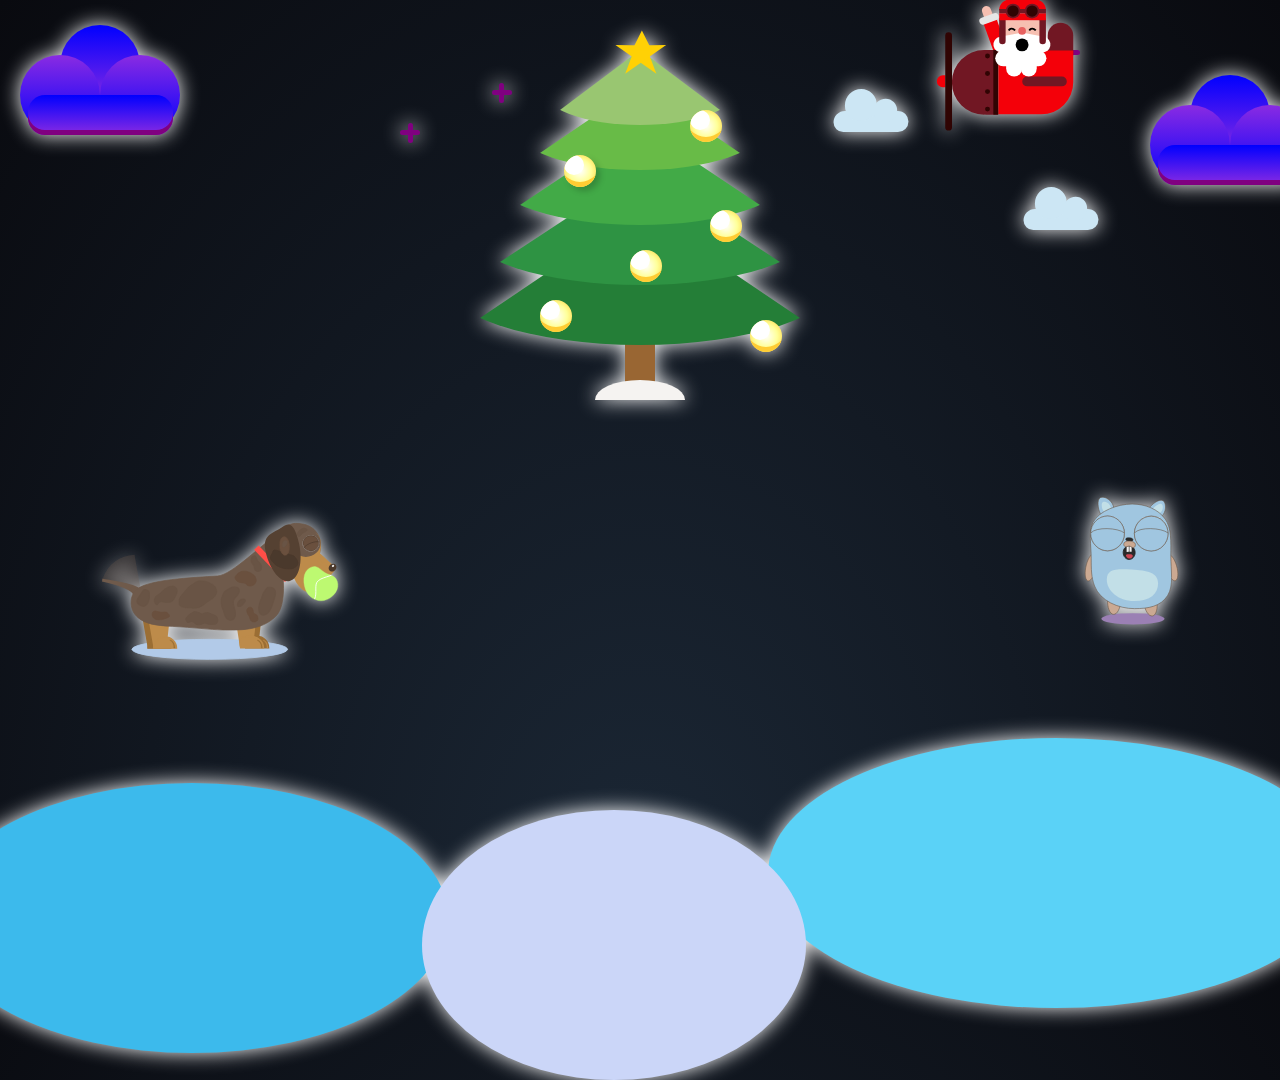
==== index.html @ 94afc92a "elka" ====
<!DOCTYPE html>
<html lang="en">
  <head>
    <meta charset="UTF-8" />
    <meta http-equiv="X-UA-Compatible" content="IE=edge" />
    <meta name="viewport" content="width=device-width, initial-scale=1.0" />
    <title>HAPPY NEW YEAR</title>
    <link rel="stylesheet" href="css/app.css" />
    <link rel="stylesheet" href="css/dog.css" />
    <link rel="stylesheet" href="css/clouds.css" />
    <link rel="stylesheet" href="css/gupher.css" />
    <link rel="stylesheet" href="css/snow.css" />
    <link rel="stylesheet" href="css/santa.css" />
    <link rel="stylesheet" href="css/rocket.css" />
    <link rel="stylesheet" href="css/count.css" />
    <link rel="stylesheet" href="css/toast.css" />
    <link rel="stylesheet" href="css/text.css" />
    <link rel="stylesheet" href="css/firework.css" />
    <link rel="stylesheet" href="css/game.css" />

  </head>
  <body>
    <div class="merry-xmas">
      <div class="star-container">
        <div class="star"></div>
      </div>
      <div class="xmas-tree">
        <div class="tree1"></div>
        <div class="tree2"></div>
        <div class="tree3"></div>
        <div class="tree4"></div>
        <div class="tree5"></div>
        <div class="trunk"></div>
        <div class="trunk-shadow"></div>
     
      </div>
      <div class="ornament-container1">
        <input type="checkbox" />
        <div class="ornament"></div>
      </div>
      <div class="ornament-container2">
        <input type="checkbox" />
        <div class="ornament"></div>
      </div>
      <div class="ornament-container3">
        <input type="checkbox" />
        <div class="ornament"></div>
      </div>
      <div class="ornament-container4">
        <input type="checkbox" />
        <div class="ornament"></div>
      </div>
      <div class="ornament-container5">
        <input type="checkbox" />
        <div class="ornament"></div>
      </div>
      <div class="ornament-container6">
        <input type="checkbox" />
        <div class="ornament"></div>
      </div>
      <div class="xmas-lights">
        <div class="light1"></div>
        <div class="light2"></div>
        <div class="light3"></div>
        <div class="light4"></div>
        <div class="light5"></div>
        <div class="light6"></div>
        <div class="light7"></div>
        <div class="light8"></div>
        <div class="light9"></div>
        <div class="light10"></div>
        <div class="light11"></div>
        <div class="light12"></div>
        <div class="light13"></div>
        <div class="light14"></div>
        <div class="light15"></div>
        <div class="light16"></div>
        <div class="light17"></div>
        <div class="light18"></div>
        <div class="light19"></div>
        <div class="light20"></div>
      </div>
    </div>

    <!-- //snow -->
    <div class="snow-1"></div>
    <div class="snow-2"></div>
    <div class="snow-3"></div>
    
    <div class="snowflakes" aria-hidden="true">
      <div class="snowflake">❅</div>
      <div class="snowflake">❅</div>
      <div class="snowflake">❆</div>
      <div class="snowflake">❄</div>
      <div class="snowflake">❅</div>
      <div class="snowflake">❆</div>
      <div class="snowflake">❄</div>
      <div class="snowflake">❅</div>
      <div class="snowflake">❆</div>
      <div class="snowflake">❄</div>
    </div>

    <!-- smoky text -->
    <div class="smoky">
      <span>H</span><span>A</span><span>P</span><span>P</span><span>Y</span
      ><span>&nbsp;</span><span>N</span><span>e</span><span>W</span
      ><span>&nbsp;</span><span>Y</span><span>E</span><span>A</span
      ><span>R</span><span>&nbsp;</span><span>!</span><span>!</span
      ><span>!</span><span>&nbsp;</span><span>&nbsp;</span><span>&nbsp;</span>
    </div>

    <!-- cloud -->
    <div class="cloud1">
      <div class="circle"></div>
      <div class="filler"></div>
    </div>
    <div class="cloud2">
      <div class="circle"></div>
      <div class="filler"></div>
    </div>

    <div class="star1"></div>
    <div class="star2"></div>
    <div class="star3"></div>

    <!-- dog -->
    <svg
      class="sausage-dog-animation"
      xmlns="http://www.w3.org/2000/svg"
      viewBox="-50 0 1200 1080"
    >
      <ellipse
        class="shadow"
        ry="45"
        rx="350"
        cy="816"
        cx="498"
        opacity="1"
        fill="#B2CAE8"
        fill-opacity="1"
        stroke="#B2CAE8"
        stroke-width="4"
      />
      <path
        class="tail-blur"
        fill="#6f5a4b"
        d="M 180.265,568.972 14.092,504.432 C 40.893351,428.54412 92.941075,394.6756 159.419,390.74 l 29.972,170.684 c 1.155,6.575 -2.931,9.954 -9.126,7.548 z"
        opacity=".296"
      />
      <path
        class="tail"
        fill="#6f5a4b"
        stroke="#6f5a4b"
        stroke-width="12"
        d="m 161.6285,568.63016 20.92664,-20.00034 C 151.50961,521.73829 14.092,504.432 14.092,504.432 c 0,0 128.8135,26.71916 147.5365,64.19816 z"
      />
      <g class="back-legs">
        <path
          fill="#9b6e34"
          d="M180.059 589.035h121.038l-23.651 219.517-58.432 2.217-38.955-221.734z"
        />
        <path
          fill="#9b6e34"
          stroke="#9b6e34"
          stroke-width="6"
          d="M270.996 760.244c-28.22 0-51.088 22.555-51.536 50.525h103.071c-.447-27.97-23.315-50.525-51.535-50.525z"
        />
        <path
          fill="#bd8b4a"
          d="M206.036 589.035h121.039l-23.651 219.517-58.433 2.217-38.955-221.734z"
        />
        <path
          fill="#bd8b4a"
          stroke="#bd8b4a"
          stroke-width="6"
          d="M296.973 760.244c-28.219 0-51.088 22.555-51.535 50.525h103.071c-.447-27.97-23.316-50.525-51.536-50.525z"
        />
        <path
          fill="#9b6e34"
          fill-opacity="1"
          stroke="#9b6e34"
          stroke-width="1"
          d="m 341.34945,810.26154 c -1.48174,-30.60183 -20.2921,-36.5324 -23.61393,-35.8329 -1.37117,0.0393 21.53672,10.53459 17.96335,35.34867 z"
        />
      </g>
      <g class="front-legs">
        <path
          class="leg"
          fill="#9b6e34"
          d="m 640.90169,580.10511 119.14374,21.32995 -61.96529,211.91363 -57.90822,-8.11489 z"
        />
        <path
          fill="#9b6e34"
          stroke="#9b6e34"
          stroke-width="6"
          d="m 711.354,758.244 c -28.22,0 -51.089,22.555 -51.536,50.525 h 103.071 c -0.447,-27.97 -23.316,-50.525 -51.535,-50.525 z"
        />
        <path
          fill="#bd8b4a"
          fill-opacity="1"
          stroke="#bd8b4a"
          stroke-width="1"
          d="m 760.35315,810.35988 c -1.48174,-30.60183 -20.2921,-36.5324 -23.61393,-35.8329 -1.37117,0.0393 21.53672,10.53459 17.96335,35.34867 z"
        />
        <path
          class="leg"
          fill="#bd8b4a"
          d="m 619.46642,579.5532 118.83259,23.00558 -64.94292,211.02015 -57.78921,-8.92963 z"
        />
        <path
          fill="#bd8b4a"
          stroke="#bd8b4a"
          stroke-width="6"
          d="m 688.228,758.24364 c -56.81455,-1.81204 -59.84071,0.90112 -51.535,50.525 h 103.071 c -0.447,-27.97 -23.33034,-49.62541 -51.536,-50.525 z"
        />
        <path
          fill="#9b6e34"
          fill-opacity="1"
          stroke="#9b6e34"
          stroke-width="1"
          d="m 734.97661,810.43045 c -1.48174,-30.60183 -20.2921,-36.5324 -23.61393,-35.8329 -1.37117,0.0393 21.53672,10.53459 17.96335,35.34867 z"
        />
      </g>
      <g class="lean">
        <g class="body">
          <path
            fill="#6f5a4b"
            stroke="#6f5a4b"
            stroke-width="3.25"
            d="M751.059 361.906c0-29.802 45.436-69.614 45.436-69.614s49.234-43.162 87.533-43.162c73.437 0 111.791 39.402 111.791 101.686 0 31.044-9.528 61.914-28.18 85.07-18.769 23.303-46.777 38.795-83.611 38.795-73.437 0-132.969-50.491-132.969-112.775z"
          />
          <path
            fill="#6f5a4b"
            stroke="#6f5a4b"
            stroke-width="3.25"
            d="M161.724 552.442c43.998-51.241 266.636-59.779 370.667-66.522 85.958-5.571 279.053-236.247 279.053-163.339 0 53.584 51.308 278.307-16.195 344.713-68.328 67.217-165.195 62.163-239.502 61.231-52.92-.663-131.793-11.253-226.832-15.838-77.24-3.727-120.165-11.768-152.525-38.198-41.065-33.54-39.869-92.695-14.666-122.047z"
          />
          <path
            fill="#695445"
            stroke="#695445"
            stroke-width="2.06"
            d="M412.368 528.039l22.614-14.883c5.4-3.554 14.781-6.181 20.954-5.866l13.681.698c6.173.314 15.487 2.785 20.804 5.518l20.246 10.406c5.317 2.733 11.558 9.379 13.94 14.844l2.905 6.668c2.382 5.465 2.362 14.665-.044 20.548l-1.537 3.759c-2.406 5.883-8.735 13.532-14.136 17.084l-10.784 7.093c-5.401 3.552-13.927 9.649-19.044 13.617l-11.314 8.774c-5.116 3.969-14.146 8.913-20.168 11.043l-2.382.842c-6.022 2.13-15.885 3.458-22.029 2.966l-7.054-.565c-6.145-.492-16.135-1.112-22.313-1.384l-6.765-.298c-6.178-.273-15.545-2.626-20.922-5.256l-.197-.096c-5.376-2.63-9.598-9.753-9.43-15.91l.316-11.56c.169-6.157 3.685-15.154 7.854-20.095l27.479-32.565c4.169-4.941 11.926-11.828 17.326-15.382z"
          />
          <path
            fill="#695445"
            stroke="#695445"
            stroke-width="5"
            d="M392.18 675.438l8.165-10.299c1.928-2.433 5.608-5.685 8.218-7.265l15.541-9.405c2.61-1.58 7.112-2.313 10.055-1.636l13.58 3.123c2.943.676 7.135 2.952 9.364 5.081l.26.249c2.229 2.13 6.286 2.86 9.063 1.631l4.337-1.919c2.776-1.229 7.431-2.671 10.398-3.221l2.133-.396c2.966-.55 7.647-.066 10.455 1.082l3.466 1.417c2.807 1.147 7.4 2.889 10.258 3.891l1.012.354c2.858 1.002 7.401 2.867 10.148 4.166l5.2 2.46c2.747 1.299 5.746 4.788 6.699 7.792l3.367 10.618c.953 3.003.26 7.492-1.548 10.025l-2.543 3.565c-1.808 2.533-5.672 5.067-8.631 5.66l-5.189 1.039c-2.96.592-7.792.868-10.795.615l-8.061-.678c-3.003-.252-7.719-1.371-10.534-2.498l-5.712-2.287c-2.815-1.127-7.323-.988-10.07.312l-5.201 2.46c-2.747 1.299-7.391 2.715-10.373 3.163l-5.106.767c-2.983.448-7.717-.001-10.574-1.002l-1.013-.355c-2.857-1.001-6.663-3.848-8.499-6.357l-.923-1.262c-1.837-2.509-5.753-4.827-8.747-5.177l-2.791-.326c-2.994-.35-7.652.409-10.405 1.695l-3.665 1.713c-2.753 1.286-6.27.145-7.855-2.547l-4.104-6.969c-1.586-2.692-1.308-6.847.62-9.279z"
          />
          <path
            fill="#695445"
            stroke="#695445"
            stroke-width="5"
            d="M559.503 565.641l-6.595 16.23c-1.842 4.533-3.19 12.298-3.012 17.344l.375 10.576c.179 5.045 1.874 13.072 3.787 17.928l3.273 8.314c1.913 4.856 4.607 12.825 6.018 17.799l2.271 8.005c1.411 4.973 5.602 12.104 9.361 15.927l.137.14c3.759 3.823 10.993 6.882 16.159 6.833l1.542-.015c5.166-.049 11.579-3.345 14.325-7.361l1.801-2.633c2.746-4.016 4.7-11.368 4.364-16.42l-.529-7.952c-.336-5.053-1.859-13.16-3.402-18.108l-2.384-7.645c-1.543-4.948-2.962-13.051-3.17-18.098l-.145-3.513c-.208-5.047 2.286-12.052 5.569-15.646l6.804-7.445c3.283-3.594 7.962-9.9 10.45-14.085l1.031-1.735c2.488-4.185 3.56-11.641 2.394-16.653l-.216-.927c-1.166-5.012-6.322-9.396-11.516-9.793l-10.284-.786c-5.194-.397-12.79 1.392-16.967 3.995l-20.542 12.802c-4.177 2.604-9.056 8.389-10.899 12.922z"
          />
          <path
            fill="#695445"
            stroke="#695445"
            stroke-width="5"
            d="M642.333 590.4l-3.736 1.374c-3.152 1.16-7.235 4.448-9.12 7.344l-3.019 4.638c-1.885 2.896-3.749 8.067-4.163 11.55l-.015.127c-.415 3.483 1.926 6.728 5.228 7.248l3.191.503c3.302.521 7.946-1.01 10.374-3.42l4.843-4.808c2.427-2.41 5.87-6.749 7.689-9.691l3.257-5.267c1.82-2.943.874-6.601-2.112-8.17l-1.304-.686c-2.987-1.569-7.962-1.902-11.113-.742z"
          />
          <path
            fill="#695445"
            stroke="#695445"
            stroke-width="5"
            d="M735.821 570.473l-2.761 9.352c-1.12 3.793-3.295 9.799-4.859 13.415l-1.912 4.422c-1.563 3.615-3.549 9.676-4.436 13.537l-2.091 9.107c-.887 3.861-1.31 10.195-.946 14.149l.954 10.364c.364 3.953 3.168 9.004 6.264 11.282l3.938 2.898c3.095 2.278 8.576 3.343 12.242 2.38l4.903-1.289c3.666-.963 8.744-4.081 11.343-6.965l4.222-4.685c2.599-2.883 6.122-8.075 7.87-11.596l2.76-5.56c1.747-3.521 4.176-9.415 5.424-13.164l3.042-9.135 4.653-14.673a414.246 414.246 0 004.043-13.737l2.3-8.463c1.038-3.819 1.376-10.09.755-14.008l-.023-.144c-.621-3.917-3.056-9.592-5.439-12.675l-1.217-1.575c-2.383-3.083-7.372-5.776-11.144-6.016l-11.336-.723c-3.771-.24-8.689 2.123-10.985 5.278l-11.38 15.644c-2.295 3.155-5.064 8.787-6.184 12.58z"
          />
          <path
            fill="#695445"
            stroke="#695445"
            stroke-width="5"
            d="M697.133 395.726l-4.154 1.378c-2.827.939-5.779 4.129-6.593 7.125l-1.595 5.868c-.814 2.997-.675 7.808.312 10.746l.971 2.893c.987 2.939 3.565 7.02 5.759 9.117l.387.37c2.194 2.096 4.591 6.236 5.355 9.247l.264 1.039a288.186 288.186 0 012.507 10.969l.023.111c.621 3.047 3.274 6.647 5.926 8.041l2.516 1.322c2.652 1.394 7.033 1.585 9.785.428l5.18-2.178c2.753-1.157 5.396-4.584 5.904-7.655l1.19-7.193c.508-3.07-.364-7.695-1.947-10.329l-3.356-5.586c-1.583-2.635-4.712-6.388-6.99-8.383l-.841-.737c-2.278-1.995-5.147-5.898-6.409-8.717l-3.774-8.429-2.901-6.099c-1.326-2.788-4.692-4.287-7.519-3.348z"
          />
          <path
            fill="#6a503e"
            stroke="#6a503e"
            stroke-width="3.25"
            d="M664.861 644.439l1.313 5.522c.683 2.872 2.629 7.103 4.346 9.449l1.356 1.853c1.717 2.346 3.796 6.537 4.645 9.36l1.473 4.904c.848 2.823 2.802 7.108 4.364 9.571l.402.634c1.562 2.463 5.043 5.042 7.776 5.76l2.224.584c2.732.718 7.126.585 9.814-.298l2.384-.783c2.688-.883 6.21-3.54 7.867-5.934l.06-.088c1.657-2.394 2.471-6.669 1.818-9.549l-1.424-6.29c-.653-2.88-3.028-6.626-5.306-8.368l-.083-.063c-2.278-1.741-6.306-3.859-8.998-4.729l-.098-.032c-2.692-.871-5.008-3.972-5.174-6.928l-.158-2.832c-.165-2.955-1.169-7.57-2.241-10.307l-1.419-3.622c-1.072-2.737-4.224-4.956-7.041-4.956h-6.464c-2.816 0-6.365 1.996-7.928 4.46l-1.916 3.022c-1.563 2.463-2.275 6.788-1.592 9.66z"
          />
          <path
            fill="#6a503e"
            stroke="#6a503e"
            stroke-width="3.25"
            d="M613.467 486.952l7.154-8.311c1.998-2.322 5.741-5.413 8.36-6.904l8.694-4.95c2.619-1.491 7.156-2.7 10.135-2.7h8.149c2.978 0 7.667.854 10.472 1.907l11.049 4.148c2.805 1.053 7.038 3.39 9.456 5.219l10.181 7.706c2.417 1.829 5.195 5.7 6.204 8.646l3.163 9.236c1.009 2.946.788 7.625-.492 10.452l-2.937 6.483c-1.28 2.826-4.478 6.253-7.142 7.653l-7.016 3.687c-2.664 1.4-7.216 2.192-10.167 1.769l-5.975-.856c-2.952-.423-6.793-2.796-8.58-5.301l-.345-.484c-1.787-2.504-5.598-5.058-8.513-5.703l-3.836-.848c-2.914-.645-7.667-1.527-10.616-1.97l-5.228-.785c-2.948-.443-7.472-1.989-10.105-3.454l-3.343-1.861c-2.632-1.464-5.846-4.922-7.178-7.723l-2.75-5.781c-1.332-2.801-.792-6.953 1.206-9.275z"
          />
          <path
            fill="#695445"
            stroke="#695445"
            stroke-width="5"
            d="M170.831 603.353l.036.168c.963 4.585 5.343 9.913 9.784 11.901l12.456 5.577c4.441 1.988 11.079 1.153 14.827-1.865l4.872-3.923c3.748-3.018 7.772-9.137 8.988-13.666l3.124-11.635c1.216-4.53 1.894-11.981 1.514-16.643l-1-12.27c-.38-4.662-4.47-9.615-9.135-11.063l-5.416-1.681c-4.666-1.448-10.599.567-13.253 4.5l-23.735 35.178c-2.654 3.933-4.024 10.838-3.062 15.422z"
          />
          <path
            fill="#6a503e"
            stroke="#6a503e"
            stroke-width="3.25"
            d="M241.079 650.195l-.098.182c-2.672 4.972-2.692 13.043-.044 18.026l1.093 2.057c2.648 4.983 9.433 10.007 15.156 11.221l.725.153c5.722 1.214 15.037 1.391 20.805.395l2.519-.435c5.769-.995 14.813-3.586 20.201-5.786l10.199-4.164c5.388-2.201 6.741-7.484 3.021-11.802l-4.975-5.775c-3.719-4.318-11.378-6.853-17.106-5.663l-1.416.294c-5.727 1.189-14.926.866-20.546-.723l-14.52-4.105c-5.62-1.589-12.342 1.154-15.014 6.125z"
          />
          <path
            fill="#695445"
            stroke="#695445"
            stroke-width="2.06"
            d="M285.533 601.722l2.531.752c6.313 1.873 16.766 2.894 23.347 2.279l6.145-.573c6.58-.615 14.577-5.546 17.861-11.015l4.963-8.266c3.283-5.47 7.431-14.811 9.264-20.865l.956-3.156c1.833-6.054.418-15.257-3.16-20.555l-.131-.194c-3.579-5.299-11.835-9.374-18.442-9.102l-.497.02c-6.606.272-16.544 3.142-22.196 6.412l-2.648 1.531c-5.652 3.269-13.729 9.793-18.04 14.57l-.678.751c-4.311 4.778-12.358 11.347-17.974 14.673l-5.244 3.106c-5.616 3.326-11.168 11.041-12.401 17.231l-.352 1.765c-1.233 6.191.669 15.504 4.248 20.802l.131.194c3.578 5.299 9.196 5.191 12.548-.241l2.269-3.676c3.351-5.432 11.186-8.316 17.5-6.443z"
          />
          <path
            fill="#ff4e47"
            stroke="#ff4e47"
            stroke-width="28"
            d="M 707.78417,358.59878 846.34934,503.2334"
          />
        </g>
        <g class="head">
          <path
            fill="#bd8b4a"
            d="M911.034 474.462l58.711 25.635c3.998 1.746 10.859 2.947 15.323 2.683l8.328-.493c4.465-.264 10.914-2.315 14.884-4.112l7.47-3.676c3.97-1.797 10.92-4.795 14.4-7.235l14.84-10.392c3.48-2.441 8.1-7.154 10.33-10.528l7.47-11.338c2.22-3.374 3.57-6.514 3.01-7.015 0 0-89.032-79.584-89.326-80.524"
          />
          <path
            fill="#bd8b4a"
            d="M913.883 547.305C869.89 505.578 853.078 442.761 876.334 407c23.255-35.762 77.772-30.925 121.766 10.802 43.99 41.727 62.76 40.306 62.76 40.306-23.26 35.762-102.983 130.924-146.977 89.197z"
          />
          <path
            fill="#bd8b4a"
            d="m 878.57469,361.46519 c -3.549,8.006 18.32731,62.81481 18.32731,62.81481 0,0 -5.576,45.517 7.976,50.611 1.64,0.617 9.306,-0.397 19.932,-4.902 30.681,-13.007 85.9,-42.08 90.94,-42.892 3.24,-0.523 -36.398,-6.798 -33.634,-8.579 11.678,-7.525 16.195,-66.177 16.195,-66.177 0,0 0.84,-18.025 -3.737,-33.088 -3.332,-10.962 -11.307,-21.389 -20.966,-26.835 -4.181,-2.358 -8.527,-2.554 -13.033,-3.118 -9.386,-1.176 -17.697,-0.873 -26.857,2.227 -20.387,6.897 -64.15231,47.92519 -55.14331,69.93819"
          />
          <g class="eye">
            <ellipse
              ry="58.79958"
              rx="63.385227"
              cy="337.63333"
              cx="930.31775"
              opacity="1"
              fill="#6f5a4b"
              fill-opacity="1"
              stroke="#6f5a4b"
              stroke-width="7"
            />
            <path
              fill="#fff"
              stroke="#fff"
              stroke-width="3.25"
              d="M917.372 339.256c0-19.15 15.843-34.674 35.388-34.674 19.544 0 35.388 15.524 35.388 34.674 0 19.149-15.844 34.673-35.388 34.673-12.483 0-23.457-6.332-29.757-15.898a34.015 34.015 0 01-5.631-18.775z"
            />
            <path
              fill="#262626"
              stroke="#262626"
              d="M953.463 334.106c0-8.041 6.456-14.56 14.421-14.56 7.965 0 14.421 6.519 14.421 14.56s-6.456 14.559-14.421 14.559c-7.965 0-14.421-6.518-14.421-14.559z"
            />
            <path
              fill="#fff"
              stroke="#fff"
              stroke-width="5"
              d="M972.119 327.418c0-.661.711-1.197 1.589-1.197.877 0 1.589.536 1.589 1.197s-.712 1.197-1.589 1.197c-.878 0-1.589-.536-1.589-1.197z"
            />
            <g
              class="closed-eye"
              fill="#6a503e"
              stroke="#4a392c"
              stroke-width="3"
            >
              <path
                d="M917.003 339.068c0-19.357 16.007-35.048 35.754-35.048 19.746 0 35.753 15.691 35.753 35.048 0 19.356-16.007 35.048-35.753 35.048-12.612 0-23.699-6.401-30.064-16.07a34.386 34.386 0 01-5.69-18.978z"
              />
              <path
                d="M923.322 358.879c.132-4.19 10.549-11.275 13.553-13.265 11.34-7.511 24.072-11.238 37.223-13.485 4.288-.732 8.655-.216 12.924-.697"
              />
            </g>
          </g>
          <g class="nose">
            <path
              fill="#4a392c"
              d="M1035.88 441.045c5.38-8.889 16.28-12.745 24.36-8.614 8.08 4.131 10.27 14.686 4.89 23.574-5.38 8.889-16.29 12.746-24.37 8.615-8.07-4.131-10.26-14.686-4.88-23.575z"
            />
            <path
              fill="#fff"
              stroke="#fff"
              stroke-width="1.74"
              d="M1051.34 441.56c.03 2.329 2.27-.018 2.64-1.768.18-.862-1.8 2-.93 2.516 1.16.684 2.36-2.411 1.42-3.282-2.95-2.722-2.72 7.429-1.07 3.998 1.03-2.155-5.45 3.379-3.62-2.029 2.85-8.382 9.1 2.281 2.45 3.226-4.55.645-3.63-8.619 2.7-6.739 4.48 1.33-.01 5.966-3.4 5.448-5.35-.818.82-8.238 3.9-4.094"
              opacity=".965"
            />
          </g>
          <g>
            <path
              class="ball"
              fill="#bdf971"
              stroke="#bdf971"
              d="m 930.80242,477.19065 c -13.05851,3.00801 -24.77881,15.97694 -26.81485,30.67673 -2.03603,14.69979 5.61282,31.12503 15.54844,43.47271 9.93563,12.34768 22.15522,20.61485 36.12779,24.29677 13.97258,3.68192 29.69644,2.77869 42.91157,-2.81649 13.21513,-5.59518 23.92113,-15.88139 30.65943,-28.14324 6.7383,-12.26185 9.5079,-26.49697 5.7369,-38.5172 -3.771,-12.02022 -14.0825,-21.82316 -25.5603,-24.46605 -11.47786,-2.6429 -24.12011,1.87601 -37.63861,0.6591 -13.5185,-1.21691 -27.91187,-8.17033 -40.97037,-5.16233 z"
            />
            <clipPath id="ballClip">
              <path
                class="ball"
                fill="#bdf971"
                stroke="#bdf971"
                d="m 930.80242,477.19065 c -13.05851,3.00801 -24.77881,15.97694 -26.81485,30.67673 -2.03603,14.69979 5.61282,31.12503 15.54844,43.47271 9.93563,12.34768 22.15522,20.61485 36.12779,24.29677 13.97258,3.68192 29.69644,2.77869 42.91157,-2.81649 13.21513,-5.59518 23.92113,-15.88139 30.65943,-28.14324 6.7383,-12.26185 9.5079,-26.49697 5.7369,-38.5172 -3.771,-12.02022 -14.0825,-21.82316 -25.5603,-24.46605 -11.47786,-2.6429 -24.12011,1.87601 -37.63861,0.6591 -13.5185,-1.21691 -27.91187,-8.17033 -40.97037,-5.16233 z"
              />
            </clipPath>
            <path
              class="ball-decoration"
              clip-path="url(#ballClip)"
              fill="none"
              stroke="#fff"
              stroke-width="4"
              d="m 963.39546,597.71943 c 21.49913,-19.30313 4.80913,-64.80408 16.71919,-83.46282 16.19467,-25.37116 67.93925,-22.92156 89.43095,-47.68524"
            />
            <g class="ball-sound">
              <path
                fill="none"
                stroke="#B5D8E8"
                stroke-width="4"
                d="m 1096.3827,564.72204 c 11.3886,12.59779 6.8073,-1.45406 10.931,-3.9212 1.9116,-1.14344 5.2815,9.1526 9.7911,16.39495 0.2794,0.44804 0.3148,-1.06074 0.4718,-1.59122 0.9548,-3.21847 1.6781,-12.7846 4.2464,-14.32081 2.4235,-1.4498 4.5316,8.986 8.6637,9.21558 5.7286,0.31843 3.6488,-6.24515 5.8457,-8.73267 1.4614,-1.65478 3.9233,1.78478 6.0289,1.62906 4.8167,-0.35637 4.1527,-6.99656 8.0084,0.44507"
              />
              <path
                fill="none"
                stroke="#B5D8E8"
                stroke-width="4"
                d="m 1070.9116,599.79298 c -2.9954,2.45576 -9.6186,6.11285 -7.2109,10.56543 0.5391,0.99715 13.1337,-2.24375 13.7587,-2.44022 0.5954,-0.18689 1.7073,-1.42002 1.6666,-0.90122 -0.083,1.06689 -3.3427,7.9055 -1.5136,9.15131 2.703,1.84098 10.413,-0.47946 10.1532,2.84261 -0.344,4.40226 -7.7885,9.49729 -5.8163,13.14464 1.3149,2.43155 6.6186,0.47256 9.456,1.55305 4.0577,1.54512 -3.7339,7.61167 2.5171,8.63834"
              />
            </g>
          </g>
          <path
            fill="#695445"
            stroke="#695445"
            stroke-width="3.25"
            d="M894.558 290.191l5.447-7.287c.796-1.066 2.311-2.539 3.384-3.291l5.204-3.647c1.073-.751 2.934-1.708 4.157-2.137l6.932-2.428c1.223-.429 3.224-.493 4.47-.144l6.85 1.92c1.246.349 2.667 1.642 3.175 2.888l.433 1.062c.508 1.245.24 3.089-.599 4.118l-1.506 1.847c-.839 1.029-2.454 2.354-3.608 2.961l-8.515 4.475-3.971 2.087c-1.154.606-2.741 1.956-3.547 3.014l-4.601 6.045-3.025 3.71c-.839 1.029-2.558 1.984-3.839 2.134l-2.176.254c-1.282.15-3.06-.506-3.971-1.464l-.486-.51c-.912-.959-2.018-2.764-2.47-4.033l-.633-1.774c-.453-1.269-.408-3.307.1-4.553l.433-1.062c.508-1.246 1.565-3.119 2.362-4.185z"
          />
          <g class="ear">
            <path
              fill="#554132"
              d="M899.667 340.093c-18.458-82.741-41.446-100.776-75.085-74.525-35.063 27.363-93.432 28.614-74.975 111.355 18.457 82.741 67.012 141.572 108.449 131.401 41.438-10.17 60.068-85.49 41.611-168.231z"
            />
            <path
              fill="#4a392c"
              stroke="#4a392c"
              stroke-width="3.55"
              d="M771.398 397.916l-.417 2.678c-.344 2.211.02 5.69.813 7.77l.614 1.609c.793 2.08 2.61 5.099 4.059 6.743l1.036 1.176a113.619 113.619 0 005.474 5.712l3.036 2.913c1.575 1.511 3.888 4.189 5.167 5.981l.047.066c1.279 1.793 3.799 4.178 5.63 5.327l1.699 1.067c1.83 1.149 4.911 2.774 6.881 3.629l6.158 2.674 6.859 2.695c1.997.784 5.282 1.902 7.338 2.497l3.679 1.064c2.056.595 5.445 1.213 7.571 1.38l6.965.549 9.208.371c2.13.086 5.581.038 7.709-.108l2.904-.199c2.128-.145 5.485-.858 7.499-1.592l3.653-1.331c2.014-.734 5.05-2.389 6.781-3.697l5.562-4.202c1.731-1.308 3.794-4.047 4.608-6.118l1.07-2.723c.814-2.071 1.239-5.549.949-7.769l-.289-2.215c-.29-2.22-1.202-5.691-2.037-7.753l-.359-.885c-.835-2.062-2.629-5.119-4.008-6.829l-3.889-4.823-3.114-4.076c-1.335-1.747-4.006-3.877-5.966-4.758l-1.023-.46c-1.96-.881-5.239-1.978-7.323-2.451l-4.892-1.109-4.17-1.093a107.68 107.68 0 01-7.401-2.285l-3.915-1.398a183.715 183.715 0 01-7.245-2.794l-5.752-2.388c-1.983-.823-5.273-1.906-7.348-2.418l-2.754-.681a176.174 176.174 0 01-7.466-2.057l-10.622-3.234-5.07-1.592c-2.043-.642-5.417-1.359-7.536-1.602l-1.639-.188c-2.119-.243-4.799 1.069-5.986 2.931l-.779 1.223c-1.187 1.861-2.653 5.108-3.275 7.251l-.912 3.142c-.622 2.143-2.333 5.18-3.822 6.784l-.64.688c-1.489 1.604-2.976 4.696-3.32 6.908z"
            />
            <path
              fill="#6a503e"
              stroke="#6a503e"
              stroke-width="3.25"
              d="M818.613 319.578l-3.003 6.664c-.639 1.418-1.214 3.839-1.284 5.407l-.428 9.507-.135 10.621.142 9.336c.024 1.569.501 4.019 1.066 5.472l2.902 7.46c.565 1.453 1.687 3.695 2.506 5.007l2.82 4.52c.819 1.312 2.465 3.12 3.676 4.038l3.88 2.939c1.211.918 3.402 1.601 4.893 1.525l3.803-.193c1.491-.076 3.62-.964 4.755-1.984l4.39-3.945c1.135-1.02 2.43-3.056 2.892-4.549l1.583-5.112c.462-1.493 1.038-3.957 1.287-5.505l1.136-7.078c.248-1.548.456-4.075.464-5.644l.045-8.997c.008-1.569-.242-4.085-.558-5.619l-1.903-9.229c-.316-1.534-1.056-3.944-1.652-5.383l-2.468-5.954c-.596-1.439-1.866-3.573-2.836-4.766l-3.753-4.614c-.97-1.193-2.94-2.43-4.399-2.762l-3.66-.833c-1.459-.332-3.767-.131-5.154.449l-3.538 1.479c-1.387.58-3.354 1.964-4.393 3.092l-.038.041c-1.039 1.127-2.399 3.191-3.038 4.61z"
            />
            <path
              fill="#695445"
              stroke="#695445"
              stroke-width="2.06"
              d="M828.818 330.254l-.037.064c-1.036 1.741-2.292 4.758-2.806 6.739l-.411 1.584c-.514 1.981-1.088 5.243-1.282 7.286l-.054.563c-.194 2.043.417 5.154 1.366 6.949l.352.666c.948 1.795 3.275 2.952 5.197 2.584l1.372-.262c1.922-.367 4.493-1.943 5.744-3.521l3.045-3.841c1.251-1.578 2.908-4.378 3.701-6.254l.157-.37c.793-1.877 1.747-5.03 2.13-7.043l.127-.671c.384-2.013-.603-4.6-2.203-5.777l-1.779-1.309c-1.601-1.178-4.463-1.879-6.394-1.567l-2.854.462c-1.931.312-4.335 1.977-5.371 3.718z"
            />
          </g>
        </g>
      </g>
    </svg>

    <!-- gopher -->
    <svg
      class="gopher"
      viewBox="0 -150 1200 1700"
      fill="none"
      xmlns="http://www.w3.org/2000/svg"
    >
      <ellipse
        class="shadow"
        cx="626"
        cy="1460"
        rx="280"
        ry="50"
        fill="#9B80B4"
      />
      <g class="gopher-animation">
        <path
          fill-rule="evenodd"
          clip-rule="evenodd"
          d="M336.843 527.661C315.681 486.87 305.448 404.203 336.843 387.475C368.239 370.747 422.722 400.089 443.884 440.879C465.047 481.669 464.797 523.3 433.402 540.028C402.007 556.756 358.006 568.451 336.843 527.661Z"
          fill="#A0C6E0"
          stroke="#675243"
          stroke-width="5"
        />
        <path
          fill-rule="evenodd"
          clip-rule="evenodd"
          d="M360.931 498.7C348.903 477.633 343.087 434.936 360.931 426.296C378.774 417.657 409.739 432.811 421.767 453.879C433.795 474.946 433.653 496.448 415.809 505.087C397.966 513.727 372.958 519.768 360.931 498.7Z"
          fill="#C2DFE7"
        />
        <path
          fill-rule="evenodd"
          clip-rule="evenodd"
          d="M769.62 479.414C795.431 441.472 862.912 393.883 892.115 414.285C921.318 434.688 920.991 497.214 895.18 535.156C869.369 573.098 832.877 592.215 803.674 571.812C774.471 551.409 743.809 517.356 769.62 479.414Z"
          fill="#A0C6E0"
          stroke="#675243"
          stroke-width="5"
        />
        <path
          fill-rule="evenodd"
          clip-rule="evenodd"
          d="M810.602 477.327C824.879 457.169 862.205 431.886 878.359 442.725C894.512 453.565 894.331 486.783 880.054 506.941C865.777 527.099 845.591 537.255 829.438 526.416C813.285 515.576 796.324 497.484 810.602 477.327Z"
          fill="#C2DFE7"
        />
        <g class="arms">
          <path
            class="left-arm"
            fill-rule="evenodd"
            clip-rule="evenodd"
            d="M222.749 1121.94C200.687 1108.9 196.476 1046.08 213.345 981.617C230.214 917.157 261.774 875.472 283.836 888.513C305.898 901.554 310.108 964.381 293.24 1028.84C276.371 1093.3 244.811 1134.99 222.749 1121.94Z"
            fill="#CBA992"
            stroke="#675243"
            stroke-width="5"
          />
          <path
            class="right-arm"
            fill-rule="evenodd"
            clip-rule="evenodd"
            d="M943.415 887.807C971.105 892.431 1004.6 948.751 1018.23 1013.6C1031.87 1078.45 1020.47 1127.27 992.784 1122.65C965.091 1118.02 931.594 1061.71 917.962 996.855C904.33 932.006 915.726 883.183 943.415 887.807Z"
            fill="#CBA992"
            stroke="#675243"
            stroke-width="5"
          />
        </g>
        <path
          fill-rule="evenodd"
          clip-rule="evenodd"
          d="M315.625 747.824C315.625 623.008 450.611 521.824 617.125 521.824C783.639 521.824 918.625 623.008 918.625 747.824C918.625 872.64 783.639 973.824 617.125 973.824C450.611 973.824 315.625 872.64 315.625 747.824Z"
          fill="#91BAE0"
          stroke="#91BAE0"
          stroke-width="8"
          stroke-linecap="round"
          stroke-linejoin="round"
        />
        <g>
          <path
            class="right-foot"
            fill-rule="evenodd"
            clip-rule="evenodd"
            d="M758.781 1179.38C791.125 1173.99 826.379 1226.72 837.523 1297.17C848.666 1367.62 831.48 1429.11 799.136 1434.5C766.791 1439.9 731.538 1387.15 720.395 1316.7C709.251 1246.25 726.438 1184.77 758.781 1179.38Z"
            fill="#CBA992"
            stroke="#675243"
            stroke-width="5"
          />
          <path
            class="left-foot"
            fill-rule="evenodd"
            clip-rule="evenodd"
            d="M466.881 1162.04C499.583 1163.72 523.261 1222.91 519.767 1294.25C516.272 1365.59 486.929 1422.06 454.227 1420.38C421.525 1418.69 397.847 1359.5 401.342 1288.16C404.835 1216.83 434.179 1160.36 466.881 1162.04Z"
            fill="#CBA992"
            stroke="#675243"
            stroke-width="5"
          />
        </g>
        <path
          fill-rule="evenodd"
          clip-rule="evenodd"
          d="M256.591 922.566C256.591 805.838 230.376 686.684 273.059 605.479C326.597 503.621 491.435 443.598 618.611 443.598C736.731 443.598 850.694 489.391 912.01 577.108C969.341 659.125 961.413 777.054 961.413 904.208C961.413 1028.84 988.568 1164.75 933.418 1253.01C872.125 1351.09 760.602 1369.83 640.291 1369.83C496.24 1369.83 336.422 1300.3 286.233 1169.56C256.787 1092.85 256.591 1019.87 256.591 922.566Z"
          fill="#A0C6E0"
          stroke="#675243"
          stroke-width="5"
        />
        <path
          fill-rule="evenodd"
          clip-rule="evenodd"
          d="M252.625 704.326C252.625 619.351 319.359 550.465 401.679 550.465C484 550.465 550.734 619.351 550.734 704.326C550.734 789.301 484 858.187 401.679 858.187C319.359 858.187 252.625 789.301 252.625 704.326Z"
          fill="white"
          stroke="#675243"
          stroke-width="5"
        />
        <path
          fill-rule="evenodd"
          clip-rule="evenodd"
          d="M638.625 704.326C638.625 619.351 705.359 550.465 787.679 550.465C870 550.465 936.734 619.351 936.734 704.326C936.734 789.301 870 858.187 787.679 858.187C705.359 858.187 638.625 789.301 638.625 704.326Z"
          fill="white"
          stroke="#675243"
          stroke-width="5"
        />
        <path
          fill-rule="evenodd"
          clip-rule="evenodd"
          d="M562.239 754.924C562.633 745.254 573.975 742.057 595.69 742.975C617.405 743.894 626.667 751.302 626.273 760.971C625.88 770.641 616.25 772.24 594.536 771.322C572.821 770.404 561.845 764.593 562.239 754.924Z"
          fill="#2A2A2A"
          stroke="#2A2A2A"
          stroke-width="5"
        />
        <path
          class="mouth"
          fill-rule="evenodd"
          clip-rule="evenodd"
          d="M539.625 873.56C539.625 840.017 563.266 812.824 592.428 812.824C621.59 812.824 645.231 840.017 645.231 873.56C645.231 907.104 621.59 934.296 592.428 934.296C563.266 934.296 539.625 907.104 539.625 873.56Z"
          fill="#2A2A2A"
          stroke="#2A2A2A"
          stroke-width="8"
        />
        <path
          opacity="0.936"
          fill-rule="evenodd"
          clip-rule="evenodd"
          d="M570.23 818.605L589.328 817.582L589.57 866.159L570.472 867.181L570.23 818.605Z"
          fill="white"
        />
        <path
          opacity="0.936"
          fill-rule="evenodd"
          clip-rule="evenodd"
          d="M595.002 818.32L614.1 817.297L614.343 865.874L595.245 866.896L595.002 818.32Z"
          fill="white"
        />
        <path
          class="tongue"
          fill-rule="evenodd"
          clip-rule="evenodd"
          d="M564.195 897.419C564.195 886.911 582.691 888.637 599.371 888.637C616.05 888.637 624.953 892.765 624.953 903.274C624.953 913.782 609.655 926.692 592.975 926.692C576.296 926.692 564.195 907.928 564.195 897.419Z"
          fill="#CC4452"
        />
        <path
          fill-rule="evenodd"
          clip-rule="evenodd"
          d="M544.971 796.261C547.106 778.075 570.639 768.322 599.766 771.756C629.966 775.317 649.785 787.939 647.65 806.125C646.43 816.517 640.772 830.207 628.853 830.168C619.912 830.139 606.331 817.835 594.612 815.662C584.825 813.847 568.566 824.64 561.212 822.294C548.019 818.086 543.6 807.938 544.971 796.261Z"
          fill="#CBA992"
          stroke="#675243"
          stroke-width="5"
        />
        <path
          opacity="0.936"
          fill-rule="evenodd"
          clip-rule="evenodd"
          d="M327.625 763.965C327.625 745.992 342.223 731.422 360.231 731.422C378.239 731.422 392.838 745.992 392.838 763.965C392.838 781.938 378.239 796.508 360.231 796.508C342.223 796.508 327.625 781.938 327.625 763.965Z"
          fill="#262626"
          stroke="#262626"
          stroke-width="30"
        />
        <path
          opacity="0.936"
          fill-rule="evenodd"
          clip-rule="evenodd"
          d="M713.625 763.965C713.625 745.992 728.223 731.422 746.231 731.422C764.239 731.422 778.838 745.992 778.838 763.965C778.838 781.938 764.239 796.508 746.231 796.508C728.223 796.508 713.625 781.938 713.625 763.965Z"
          fill="#262626"
          stroke="#262626"
          stroke-width="30"
        />
        <path
          class="belly"
          fill-rule="evenodd"
          clip-rule="evenodd"
          d="M394.625 1114.02C394.625 1019.16 469.271 1016.24 610.91 1023.13C754.74 1030.12 848.824 1050.62 848.824 1145.48C848.824 1240.34 778.649 1302.8 636.865 1302.8C495.081 1302.8 394.625 1208.88 394.625 1114.02Z"
          fill="#C2DFE7"
        />
        <path
          opacity="0.936"
          fill-rule="evenodd"
          clip-rule="evenodd"
          d="M353.625 736.636C353.625 732.311 359.778 728.805 367.369 728.805C374.959 728.805 381.112 732.311 381.112 736.636C381.112 740.96 374.959 744.466 367.369 744.466C359.778 744.466 353.625 740.96 353.625 736.636Z"
          fill="white"
        />
        <path
          opacity="0.936"
          fill-rule="evenodd"
          clip-rule="evenodd"
          d="M739.625 736.636C739.625 732.311 745.778 728.805 753.369 728.805C760.959 728.805 767.112 732.311 767.112 736.636C767.112 740.96 760.959 744.466 753.369 744.466C745.778 744.466 739.625 740.96 739.625 736.636Z"
          fill="white"
        />
        <g class="eyes">
          <path
            class="left-eye"
            fill-rule="evenodd"
            clip-rule="evenodd"
            d="M252.125 703.326C252.125 618.351 318.859 549.465 401.179 549.465C483.5 549.465 550.234 618.351 550.234 703.326C550.234 788.301 483.5 857.187 401.179 857.187C318.859 857.187 252.125 788.301 252.125 703.326Z"
            fill="#A0C6E0"
            stroke="#675243"
            stroke-width="5"
          />
          <path
            class="left-eye"
            d="M253.293 699.822C298.582 643.976 492.576 652.658 550.735 699.822"
            stroke="#675243"
            stroke-width="5"
          />
          <path
            class="right-eye"
            fill-rule="evenodd"
            clip-rule="evenodd"
            d="M638.625 705.275C638.625 620.3 705.359 551.414 787.679 551.414C870 551.414 936.734 620.3 936.734 705.275C936.734 790.25 870 859.136 787.679 859.136C705.359 859.136 638.625 790.25 638.625 705.275Z"
            fill="#A0C6E0"
            stroke="#675243"
            stroke-width="5"
          />
          <path
            class="right-eye"
            d="M639.293 699.822C684.582 643.976 878.576 652.658 936.735 699.822"
            stroke="#675243"
            stroke-width="5"
          />
        </g>
      </g>
    </svg>

    <!-- count -->
    <div class="counter">
      <div class="nums">
        <span class="in">3</span>
        <span>2</span>
        <span>1</span>
        <span>0</span>
      </div>
      <h4 class="nums-text">Get Ready</h4>
    </div>

    <div class="final"></div>

    <!-- toast -->
    <div id="toasts"></div>

    <!-- sound -->

    <audio id="hohoho" src="sound/8d82b5_Santa_Ho_Ho_Merry_Christmas_Sound_Effect.mp3"></audio>
    <audio id="boo" src="sound/8d82b5_Christmas_Jingle_Bells_Sound_Effect.mp3"></audio>
    <audio id="boy" src="sound/8d82b5_Daffy_Duck_Ho_Ho_Very_Funny_Sound_Effect.mp3"></audio>
    <audio id="dog" src="sound/8d82b5_Funny_Happy_New_Year_Sound_Effect.mp3"></audio>
    <audio id="star" src="sound/8d82b5_Christmas_Bells_Sound_Effect (1).mp3"></audio>
    
  
 

    <!-- santa -->
    <svg class="santa" data-name="Layer 1" xmlns="http://www.w3.org/2000/svg" width="350" height="400">
      <path fill="transparent" d="M0 0h350v400H0z"/>
      
      <g fill="#CCE6F4" class="cloud">
        <path d="M202.936 343.907h52.943a10.589 10.589 0 0110.588 10.589 10.589 10.589 0 01-10.588 10.588h-54.572a9.774 9.774 0 01-9.774-9.774 11.403 11.403 0 0111.403-11.403z"/>
        <path d="M219.226 321.916a15.476 15.476 0 0115.476 15.475v.815a15.476 15.476 0 01-15.476 15.475h-1.629a14.661 14.661 0 01-14.661-14.66v-.815a16.29 16.29 0 0116.29-16.29z"/>
        <path d="M243.661 331.69a11.403 11.403 0 0111.403 11.403v.814a11.403 11.403 0 01-11.403 11.403h-1.629a10.589 10.589 0 01-10.588-10.588v-.815a12.218 12.218 0 0112.217-12.217z"/>
      </g>
      <g fill="#CCE6F4" class="cloud-sm">
        <path d="M12.936 245.907h52.943a10.589 10.589 0 0110.588 10.589 10.589 10.589 0 01-10.588 10.588H11.307a9.774 9.774 0 01-9.774-9.774 11.403 11.403 0 0111.403-11.403z"/>
        <path d="M29.226 223.916a15.476 15.476 0 0115.476 15.475v.815a15.476 15.476 0 01-15.476 15.475h-1.629a14.661 14.661 0 01-14.661-14.66v-.815a16.29 16.29 0 0116.29-16.29z"/>
        <path d="M53.661 233.69a11.403 11.403 0 0111.403 11.403v.814a11.403 11.403 0 01-11.403 11.403h-1.629a10.589 10.589 0 01-10.588-10.588v-.815A12.218 12.218 0 0153.66 233.69z"/>
      </g>
     
      <g class="plane">
        <rect x="215.747" y="157.738" width="25.511" height="43.645" rx="12.755" ry="12.755" fill="#711723"/>
        <path fill="#f40009" d="M166.263 185.401h74.995v31.965h-74.995zM166.263 217.366h74.995a31.965 31.965 0 01-31.965 31.965h-43.03v-31.965z"/>
        <g class="hand">
          <rect x="136.437" y="152.836" width="26.365" height="9.113" rx="4.557" ry="4.557" transform="rotate(-120 149.62 157.393)" fill="#f6bfb1"/>
          <path fill="#f40009" d="M144.906 163.746l11.978-6.916 20.407 35.346-11.978 6.916z"/>
          <rect x="139.226" y="154.214" width="20.172" height="6.973" rx="3.486" ry="3.486" transform="rotate(-30 149.312 157.7)" fill="#e6e6e6"/>
        </g>
        <path fill="#f6bfb1" d="M171.488 155.28h37.805v23.974h-37.805z"/>
        <path d="M165.956 185.093v64.545h-12.602v-.024c-.406.015-.818.024-1.23.024a32.272 32.272 0 110-64.545c.412 0 .824.01 1.23.025v-.025z" fill="#711723"/>
        <path fill="#300403" d="M161.345 185.093h4.918v64.545h-4.918z"/>
        <path d="M113.376 210.296v11.987h-2.34v-.004a6.053 6.053 0 01-.23.004 5.993 5.993 0 110-11.987c.077 0 .154.002.23.005v-.005z" fill="#f40009"/>
        <g fill="#300403">
          <circle cx="155.505" cy="244.106" r="2.459"/>
          <circle cx="155.505" cy="190.933" r="2.459"/>
          <circle cx="155.505" cy="208.452" r="2.459"/>
          <circle cx="155.505" cy="226.586" r="2.459"/>
        </g>
        <rect class="blade" x="113.244" y="167.266" width="6.762" height="98.354" rx="3.381" ry="3.381" fill="#300403"/>
        <path d="M195.154 211.526h34.732a4.918 4.918 0 014.917 4.918 4.918 4.918 0 01-4.917 4.917h-34.732a4.918 4.918 0 01-4.917-4.917 4.918 4.918 0 014.917-4.918z" fill="#711723"/>
        <g fill="#fff">
          <rect x="174.148" y="171.282" width="15.925" height="40.192" rx="7.963" ry="7.963"/>
          <rect x="188.824" y="171.282" width="15.925" height="40.192" rx="7.963" ry="7.963"/>
          <rect x="180.862" y="167.691" width="15.925" height="51.21" rx="7.963" ry="7.963" transform="rotate(-90 188.824 193.296)"/>
          <path d="M161.55 180.896a7.963 7.963 0 016.42-9.252l20.066-3.625a7.963 7.963 0 019.251 6.42 7.963 7.963 0 01-6.42 9.251l-20.066 3.626a7.963 7.963 0 01-9.251-6.42z"/>
          <path d="M183.122 174.543a7.963 7.963 0 019.251-6.42l19.491 3.521a7.963 7.963 0 016.42 9.252 7.963 7.963 0 01-9.251 6.42l-19.491-3.522a7.963 7.963 0 01-6.42-9.25z"/>
        </g>
        <rect x="167.185" y="151.899" width="6.455" height="27.355" rx="3.227" ry="3.227" fill="#711723"/>
        <rect x="207.449" y="151.899" width="6.455" height="27.355" rx="3.227" ry="3.227" fill="#711723"/>
        <circle cx="190.083" cy="165.883" r="3.842" fill="#e76160"/>
        <circle cx="190.083" cy="179.868" r="6.454"/>
        <path fill="#f40009" d="M167.185 148.21h46.718v7.069h-46.718zM213.903 145.137h-46.718a10.757 10.757 0 0110.757-10.758h25.204a10.757 10.757 0 0110.757 10.758z"/>
        <path fill="#711723" d="M167.185 143.907h46.718v4.303h-46.718z"/>
        <circle cx="181.016" cy="146.059" r="7.377" fill="#711723"/>
        <circle cx="181.016" cy="146.059" r="5.62" fill="#300403"/>
        <circle cx="200.072" cy="146.059" r="7.377" fill="#711723"/>
        <circle cx="200.072" cy="146.059" r="5.62" fill="#300403"/>
        <path d="M176.713 165.422s2.459-3.995 6.454 0M197.306 165.422s2.459-3.995 6.454 0" fill="none" stroke="#000" stroke-miterlimit="10" stroke-width="1.844"/>
      </g>
    </svg>    
  </div>
  
  <!-- rocket -->
  <div class="rocket">
    <div class="flame"></div>
    <div class="flame"></div>
    <div class="flame"></div>
    <div class="flame"></div>
  </div>

  <!-- firework -->
  <div id="fireworks" class="fireworks">
    <span class="firework" style="left: 10vw; top: 40vh;"></span>
    <span class="firework" style="left: 25vw; top: 5vh;"></span>
    <span class="firework" style="left: 65vw; top: 10vh;"></span>
    <span class="firework" style="left: 50vw; top: 30vh;"></span>
    <span class="firework" style="left: 90vw; top: 25vh;"></span>
  </div>

  <!-- game -->
  <section class="game">
    <div class="score">
      <div class="player-score">
        <h2></h2>
        <p></p>
      </div>
      <div class="computer-score">
        <h2></h2>
        <p></p>
      </div>
    </div>

    <div class="intro">
      <!-- <h1>Rock Paper and Scissors</h1> -->
      <!-- <button>Let's Play</button> -->
    </div>

    <div class="match fadeOut">
      <h2 class="winner">YOU want play with SANTA?</h2>
      <div class="hands">
        <img class="player-hand" src="./assets/rock.png" alt="" />
        <img class="computer-hand" src="./assets/rock.png" alt="" />
      </div>
      <div class="options">
        <button class="rock">rock</button>
        <button class="paper">paper</button>
        <button class="scissors">scissors</button>
      </div>
    </div>
  </section>

  
  

  <script src="js/count.js"></script>
  <script src="js/toast.js"></script>
  <script src="js/sound_text.js"></script>
  <script src="js/game.js"></script>
  <script src="js/firework.js"></script>
  </body>
</html>
---- css/app.css ----
.merry-xmas {
  margin: 0 auto 10px auto;
  width: 400px;
  height: 400px;
  position: relative;
  overflow: hidden;
}
[class^="tree"] {
  position: relative;
  width: 0;
  height: 0;
  border-style: solid;
  border-radius: 100%;
}
.tree1 {
  margin-left: 100px;
  border-width: 0 100px 75px 100px;
  border-color: transparent transparent #99c671 transparent;
  z-index: 5;
}
.tree2 {
  top: -40px;
  margin-left: 75px;
  border-width: 0 125px 85px 125px;
  border-color: transparent transparent #68bb47 transparent;
  z-index: 4;
}
.tree3 {
  top: -85px;
  margin-left: 50px;
  border-width: 0 150px 100px 150px;
  border-color: transparent transparent #42aa47 transparent;
  z-index: 3;
}
.tree4 {
  top: -140px;
  margin-left: 25px;
  border-width: 0 175px 115px 175px;
  border-color: transparent transparent #2e9343 transparent;
  z-index: 2;
}
.tree5 {
  top: -215px;
  border-width: 0 200px 135px 200px;
  border-color: transparent transparent #247e37 transparent;
  z-index: 1;
}
.trunk {
  position: absolute;
  width: 30px;
  height: 50px;
  margin-left: 185px;
  top: 340px;
  background-color: #996633;
}
.trank2 {
  animation-name: scaleShadow;
  transform-origin: center center;
}
.trunk-shadow {
  position: absolute;
  width: 90px;
  height: 40px;
  border-radius: 100%;
  margin-left: 155px;
  top: 380px;
  background-color: #f5f3f1;
}
/* ground snow */
.snow-3 {
  position: absolute;
  width: 30vw;
  height: 30vh;
  border-radius: 100%;
  margin-left: 33%;
  top: 90%;
  background-color: #cbd6f8;
}
.snow-1 {
  content: "";
  width: 45%;
  height: 30%;
  border-radius: 50%;
  background-color: #5ad2f7;
  position: absolute;
  top: 82%;
  margin-left: 60%;
}
.snow-2 {
  content: "";
  width: 40%;
  height: 30%;
  border-radius: 100%;
  background-color: #3cbaec;
  position: absolute;
  top: 87%;
  margin-left: -5%;
}
@keyframes scaleShadow {
  0%,
  55%,
  100% {
    transform: scaleX(1) translateX(0);
  }
  60%,
  90% {
    transform: scaleX(1.1) translateX(4%);
  }
}

@keyframes roty {
  0% {
    transform: scale(1);
  }
  50% {
    transform: scale(1.3);
  }
  100% {
    transform: scale(1);
  }
}
.star-container {
  position: relative;
  height: 50px;
  width: 50px;
  margin-left: 195px;
  top: 0px;
  z-index: 6;
  transform: rotate(35deg);
}
.star {
  margin: 50px 0;
  position: absolute;
  width: 0px;
  height: 0px;
  border-style: solid;
  border-width: 0 25px 17px 25px;
  border-color: transparent transparent #ffd105 transparent;
  animation: 1s roty infinite linear;
}
.star:before {
  position: absolute;
  height: 0;
  width: 0;
  top: 0px;
  left: -25px;
  content: "";
  border-style: solid;
  border-width: 0 25px 17px 25px;
  border-color: transparent transparent #ffd105 transparent;
  transform: rotate(-70deg);
}
.star:after {
  position: absolute;
  height: 0;
  width: 0;
  top: -12px;
  left: -16px;
  content: "";
  border-style: solid;
  border-width: 0 10px 20px 10px;
  border-color: transparent transparent #ffd105 transparent;
  transform: rotate(-35deg);
}
.ornament {
  position: relative;
  background: radial-gradient(#ffffff, #ffff99, #ffcc33);
  width: 32px;
  height: 32px;
  cursor: pointer;
  border-radius: 100%;
  z-index: 1;
  overflow: hidden;
}
.ornament:before {
  position: absolute;
  content: "";
  width: 20px;
  height: 20px;
  top: 0px;
  left: 0px;
  background: #fff;
  border-radius: 100%;
}
.ornament:after {
  position: absolute;
  content: "";
  width: 42px;
  height: 42px;
  top: -20px;
  left: -10px;
  border: solid 5px #ffcc33;
  border-radius: 100%;
}
[class^="ornament-container"] {
  position: absolute;
  z-index: 7;
}
.ornament-container1 {
  top: 155px;
  left: 120px;
}
.ornament-container2 {
  top: 210px;
  left: 270px;
}
.ornament-container3 {
  top: 300px;
  left: 100px;
}
.ornament-container4 {
  top: 110px;
  left: 250px;
}
.ornament-container5 {
  top: 320px;
  left: 310px;
}
.ornament-container6 {
  top: 250px;
  left: 190px;
}
[class^="light"] {
  position: absolute;
  width: 5px;
  height: 5px;
  border-radius: 100%;
  transition-property: background;
  transition-duration: 1s;
  transition-timing-function: linear;
  animation: light 5s infinite;
  z-index: 6;
}
@keyframes light {
  0% {
    background: transparent;
  }
  50% {
    background: #ffffff;
  }
  100% {
    background: transparent;
  }
}
.xmas-lights {
  position: absolute;
  top: -50px;
  left: -15px;
  z-index: 6;
}
.light1 {
  top: 150px;
  left: 180px;
}
.light2 {
  top: 130px;
  left: 210px;
  animation-delay: 3s;
}
.light3 {
  top: 200px;
  left: 150px;
  animation-delay: 2s;
}
.light4 {
  top: 210px;
  left: 220px;
  animation-delay: 1s;
}
.light5 {
  top: 260px;
  left: 180px;
  animation-delay: 3s;
}
.light6 {
  top: 240px;
  left: 150px;
  animation-delay: 2s;
}
.light7 {
  top: 250px;
  left: 270px;
  animation-delay: 1s;
}
.light8 {
  top: 300px;
  left: 280px;
  animation-delay: 3s;
}
.light9 {
  top: 300px;
  left: 200px;
  animation-delay: 2s;
}
.light10 {
  top: 160px;
  left: 240px;
  animation-delay: 1s;
}
.light11 {
  top: 350px;
  left: 180px;
  animation-delay: 2s;
}
.light12 {
  top: 3150px;
  left: 210px;
  animation-delay: 3s;
}
.light13 {
  top: 370px;
  left: 120px;
  animation-delay: 2s;
}
.light14 {
  top: 290px;
  left: 220px;
  animation-delay: 1s;
}
.light15 {
  top: 320px;
  left: 150px;
  animation-delay: 3s;
}
.light16 {
  top: 370px;
  left: 200px;
  animation-delay: 2s;
}
.light17 {
  top: 290px;
  left: 220px;
  animation-delay: 1s;
}
.light18 {
  top: 320px;
  left: 260px;
  animation-delay: 3s;
}
.light19 {
  top: 370px;
  left: 300px;
  animation-delay: 3s;
}
.light20 {
  top: 350px;
  left: 250px;
  animation-delay: 3s;
}

/* light balls */
input[type="checkbox"] {
  position: absolute;
  opacity: 0;
  cursor: pointer;
  height: 80px;
  width: 80px;
  z-index: 100;
}

.ornament-container1 {
  cursor: pointer;
  margin: 0 4px;
  border-radius: 20px;
  box-shadow: -1px -1px 4px rgba(255, 255, 255, 0.05),
    4px 4px 6px rgba(0, 0, 0, 0.2),
    inset -1px -1px 4px rgba(255, 255, 255, 0.05),
    inset 1px 1px 1px rgba(0, 0, 0, 0.1);
}

input[type="checkbox"]:checked ~ div {
  box-shadow: inset 0 0 2px rgba(255, 255, 255, 0.05),
    inset 4px 4px 6px rgba(0, 0, 0, 0.2);
  color: yellow;
  text-shadow: 0 0 15px yellow, 0 0 25px yellow;
  animation: glow 1.5s linear infinite;
}

@keyframes glow {
  0% {
    filter: hue-rotate(0deg);
  }
  100% {
    filter: hue-rotate(360deg);
  }
}
---- css/dog.css ----
/* dog */

body {
  align-items: center;
  background-color: #d4e6ff;
  margin: 0;
}

.sausage-dog-animation {
  cursor: pointer;
  position: relative;
  left: 3%;
  top: 4%;
  height: 15rem;
  max-height: 80vh;
  max-width: 80vw;
  margin-left: 50px;
}

.ear,
.closed-eye,
.lean,
.front-legs,
.leg,
.head,
.tail,
.tail-blur,
.shadow {
  animation-duration: 3s;
  animation-iteration-count: infinite;
  animation-timing-function: linear;
}

.ball,
.ball-decoration,
.ball-sound {
  animation-duration: 3s;
  animation-iteration-count: infinite;
  animation-timing-function: ease-in-out;
}

.ball {
  animation-name: squishBall;
  transform: matrix(
    1.0951654,
    0.52195853,
    -0.52866476,
    1.2371611,
    208.27138,
    -632.28196
  );
}

@keyframes squishBall {
  0%,
  50%,
  72%,
  80%,
  92%,
  100% {
    d: path(
      "m 930.80242,477.19065 c -13.05851,3.00801 -24.77881,15.97694 -26.81485,30.67673 -2.03603,14.69979 5.61282,31.12503 15.54844,43.47271 9.93563,12.34768 22.15522,20.61485 36.12779,24.29677 13.97258,3.68192 29.69644,2.77869 42.91157,-2.81649 13.21513,-5.59518 23.92113,-15.88139 30.65943,-28.14324 6.7383,-12.26185 9.5079,-26.49697 5.7369,-38.5172 -3.771,-12.02022 -14.0825,-21.82316 -25.5603,-24.46605 -11.47786,-2.6429 -24.12011,1.87601 -37.63861,0.6591 -13.5185,-1.21691 -27.91187,-8.17033 -40.97037,-5.16233 z"
    );
    transform: matrix(
      1.0951654,
      0.52195853,
      -0.52866476,
      1.2371611,
      208.27138,
      -632.28196
    );
  }
  65%,
  85% {
    d: path(
      "m 932.4158,479.26229 c -14.67189,0.93637 -26.39219,13.9053 -28.42823,28.60509 -2.03603,14.69979 5.61282,31.12503 15.94228,38.97676 10.32947,7.85173 23.3365,7.12856 34.39281,10.90173 11.0563,3.77318 20.16082,12.04166 33.72906,12.76579 13.56828,0.72414 31.59878,-6.09489 42.72528,-18.16177 11.1265,-12.06689 15.3474,-29.37891 10.9229,-43.93943 -4.4245,-14.56052 -17.4943,-26.36654 -28.8312,-27.22343 -11.337,-0.85689 -20.93852,9.23684 -34.54977,8.73602 -13.61125,-0.50082 -31.23124,-11.59712 -45.90313,-10.66076 z"
    );
    transform: matrix(
      1.0951654,
      0.52195853,
      -0.52866476,
      1.2371611,
      208.27138,
      -642.28196
    );
  }
}

.ball-decoration {
  animation-name: ballDecorationAnimation;
}

@keyframes ballDecorationAnimation {
  0%,
  50%,
  72%,
  80%,
  92%,
  100% {
    d: path(
      "m 963.39546,597.71943 c 21.49913,-19.30313 4.80913,-64.80408 16.71919,-83.46282 16.19467,-25.37116 67.93925,-22.92156 89.43095,-47.68524"
    );
  }
  65%,
  85% {
    d: path(
      "m 978.40243,581.77452 c 21.49916,-19.30313 -15.82546,-51.20401 -3.9154,-69.86275 16.19467,-25.37116 63.71847,-19.16982 85.21017,-43.9335"
    );
  }
}

.ball-sound {
  animation-name: ballSound;
  visibility: hidden;
}

@keyframes ballSound {
  0%,
  60%,
  70%,
  80%,
  90%,
  100% {
    visibility: hidden;
    transform: translateY(0);
  }
  65%,
  67%,
  69%,
  85%,
  87%,
  89% {
    visibility: visible;
    transform: translateY(-3px);
  }
  66%,
  68%,
  86%,
  88% {
    visibility: visible;
    transform: translateY(3px);
  }
}

.ear {
  animation-name: moveEar;
  transform-origin: top center;
  transform-box: fill-box;
}

@keyframes moveEar {
  0%,
  12%,
  21%,
  31%,
  35%,
  100% {
    transform: rotateZ(0);
  }
  9%,
  19%,
  29% {
    transform: rotateZ(-5deg);
    transform: rotateZ(-10deg);
  }
  13%,
  23%,
  33% {
    transform: rotateZ(5deg);
    transform: rotateZ(10deg);
  }
}

.closed-eye {
  animation-name: closeEye;
}

@keyframes closeEye {
  0%,
  50%,
  100% {
    visibility: hidden;
  }
  10% {
    visibility: visible;
  }
}

.lean {
  animation-name: leanDown;
  transform-origin: center;
}

@keyframes leanDown {
  0%,
  50%,
  100% {
    transform: rotateZ(0) translateY(0);
  }
  60%,
  90% {
    transform: rotateZ(10deg) translateY(5%);
  }
}

.front-legs {
  animation-name: flexLegs;
}

@keyframes flexLegs {
  0%,
  50%,
  100% {
    transform: translateX(0);
  }
  60%,
  90% {
    transform: translateX(12%);
  }
}

.leg {
  animation-name: rotateLegs;
  transform-origin: bottom left;
  transform-box: fill-box;
  transform: translateX(16%) rotate(-10deg);
}

@keyframes rotateLegs {
  0%,
  50%,
  100% {
    transform: translateX(16%) rotate(-10deg);
  }
  60%,
  90% {
    transform: translateX(35%) rotate(-83deg);
  }
}

.head {
  animation-name: lookDown;
  transform-origin: top right;
  transform-box: fill-box;
}

@keyframes lookDown {
  0%,
  55%,
  100% {
    transform: rotateZ(0) translate(0, 0);
  }
  60%,
  90% {
    transform: rotateZ(5deg) translate(2.5%, 6%);
  }
}

.tail {
  animation-name: moveTail;
  transform-origin: bottom center;
}

@keyframes moveTail {
  0%,
  50%,
  90%,
  100% {
    d: path(
      "m 161.6285,568.63016 20.92664,-20.00034 C 151.50961,521.73829 14.092,504.432 14.092,504.432 c 0,0 128.8135,26.71916 147.5365,64.19816 z"
    );
  }
  64%,
  70%,
  76%,
  82% {
    d: path(
      "m 161.6285,568.63016 20.92664,-20.00034 C 151.50961,521.73829 77.565044,422.94078 77.565044,422.94078 c 0,0 65.340456,108.21038 84.063456,145.68938 z"
    );
  }
  60%,
  66%,
  72%,
  78%,
  84% {
    d: path(
      "m 161.6285,568.63016 20.92664,-20.00034 C 151.50961,521.73829 14.092,504.432 14.092,504.432 c 0,0 128.8135,26.71916 147.5365,64.19816 z"
    );
  }
  62%,
  68%,
  74%,
  80%,
  86% {
    d: path(
      "m 161.6285,568.63016 20.92664,-20.00034 C 151.50961,521.73829 159.419,390.74 159.419,390.74 c 0,0 -16.5135,140.41116 2.2095,177.89016 z"
    );
  }
}

.tail-blur {
  animation-name: tailBlur;
  transform-origin: bottom center;
}

@keyframes tailBlur {
  0%,
  59%,
  90%,
  100% {
    opacity: 0;
  }
  64%,
  70%,
  76%,
  82% {
    transform: rotate(-2deg);
    opacity: 0;
  }
  60%,
  66%,
  72%,
  78%,
  84% {
    opacity: 0.3;
  }
  62%,
  68%,
  74%,
  80%,
  86% {
    transform: rotate(2deg);
    opacity: 0;
  }
}

.shadow {
  animation-name: scaleShadow;
  transform-origin: center center;
}

@keyframes scaleShadow {
  0%,
  55%,
  100% {
    transform: scaleX(1) translateX(0);
  }
  60%,
  90% {
    transform: scaleX(1.1) translateX(4%);
  }
}
---- css/clouds.css ----
/* cloud1 */
.cloud1 {
  width: 200px;
  height: 150px;
  position: absolute;
  top: 75px;
  right: -50px;
  animation: float2 4s ease-in-out infinite alternate;
}

.cloud2 {
  width: 200px;
  height: 150px;
  position: absolute;
  top: 25px;
  left: 0;
  animation: float1 4s ease-in-out infinite alternate;
}
@keyframes float1 {
  from {
    transform: translateX(-25px);
  }
  to {
    transform: translateX(75px);
  }
}

@keyframes float2 {
  from {
    transform: translateX(5px);
  }
  to {
    transform: translateX(-95px);
  }
}
.circle {
  width: 80px;
  height: 80px;
  position: absolute;
  top: 0;
  left: 60px;
  border-radius: 50%;
  background: linear-gradient(blue, blueviolet);
}

.circle::before {
  content: "";
  width: 80px;
  height: 80px;
  position: absolute;
  top: 30px;
  left: -40px;
  border-radius: 50%;
  background: linear-gradient(blueviolet, blue);
}

.circle::after {
  content: "";
  width: 80px;
  height: 80px;
  position: absolute;
  top: 30px;
  left: 40px;
  border-radius: 50%;
  background: linear-gradient(blueviolet, blue);
}

.filler {
  width: 145px;
  height: 40px;
  border-radius: 17px;
  position: absolute;
  top: 70px;
  left: 28px;
  background: linear-gradient(blue, blueviolet);
  box-shadow: inset 0 -5px purple;
}

.star1 {
  width: 20px;
  height: 5px;
  border-radius: 5px;
  background-color: purple;
  position: absolute;
  top: 50px;
  right: 200px;
  animation: twinkle 0.5s 0.2s linear infinite alternate;
}

.star1::after {
  content: "";
  width: 5px;
  height: 20px;
  border-radius: 5px;
  background-color: purple;
  position: absolute;
  top: -7px;
  right: 8px;
  animation: twinkle 0.5s 0.2s linear infinite alternate;
}

.star2 {
  width: 20px;
  height: 5px;
  border-radius: 5px;
  background-color: purple;
  position: absolute;
  top: 90px;
  right: 60%;
  animation: twinkle 0.5s 0.3s linear infinite alternate;
}

.star2::after {
  content: "";
  width: 5px;
  height: 20px;
  border-radius: 5px;
  background-color: purple;
  position: absolute;
  top: -7px;
  right: 8px;
  animation: twinkle 0.5s 0.3s linear infinite alternate;
}

.star3 {
  width: 20px;
  height: 5px;
  border-radius: 5px;
  background-color: purple;
  position: absolute;
  top: 130px;
  left: 400px;
  animation: twinkle 0.5s linear infinite alternate;
}

.star3::after {
  content: "";
  width: 5px;
  height: 20px;
  border-radius: 5px;
  background-color: purple;
  position: absolute;
  top: -7px;
  left: 8px;
  animation: twinkle 0.5s linear infinite alternate;
}

@keyframes twinkle {
  to {
    background-color: deeppink;
  }
}
---- css/gupher.css ----
/* gopher */
.gopher {
  position: relative;
  top: 3%;
  height: 12rem;
  width: 10rem;
  margin-left: 57%;
  margin-bottom: 70px;
  cursor: pointer;
}

.gopher-animation,
.left-arm,
.right-arm,
.right-foot,
.left-foot,
.belly,
.shadow,
.left-eye,
.right-eye,
.mouth,
.tongue {
  animation-duration: 4s;
  animation-iteration-count: infinite;
  animation-timing-function: linear;
}

.left-eye,
.right-eye {
  animation-name: blink;
}

@keyframes blink {
  0%,
  18%,
  100% {
    visibility: hidden;
  }
  15% {
    visibility: visible;
  }
}

.mouth,
.tongue {
  animation-name: shout;
}

@keyframes shout {
  0%,
  18%,
  100% {
    visibility: hidden;
  }
  10% {
    visibility: visible;
  }
}

.gopher-animation {
  animation-name: jump;
}

@keyframes jump {
  0%,
  15%,
  100% {
    transform: translateY(0);
  }
  6% {
    transform: translateY(5%);
  }
  12% {
    transform: translateY(-30%);
  }
}

.right-arm {
  animation-name: rotateRightArm;
  transform-box: fill-box;
}

@keyframes rotateRightArm {
  0%,
  6%,
  18%,
  100% {
    transform: rotate(0deg);
  }
  13% {
    transform: rotate(-120deg) translateX(-50%);
  }
}

.left-arm {
  animation-name: rotateLeftArm;
  transform-box: fill-box;
  transform-origin: top right;
}

@keyframes rotateLeftArm {
  0%,
  6%,
  18%,
  100% {
    transform: rotate(0deg);
  }
  13% {
    transform: rotate(120deg) translateX(50%);
  }
}

.right-foot {
  animation-name: bendRightFoot;
  transform-origin: top left;
}

@keyframes bendRightFoot {
  0%,
  15%,
  100% {
    transform: translateY(0);
  }
  6% {
    transform: translateY(-3%);
  }
  12% {
    transform: translateY(5%) rotate(-5deg);
  }
}

.left-foot {
  animation-name: bendLeftFoot;
  transform-origin: top right;
}

@keyframes bendLeftFoot {
  0%,
  15%,
  100% {
    transform: translateY(0);
  }
  6% {
    transform: translateY(-3%);
  }
  12% {
    transform: translateY(5%) rotate(5deg);
  }
}

.belly {
  animation-name: bounce;
}

@keyframes bounce {
  0%,
  10%,
  15%,
  18%,
  100% {
    transform: translateY(0);
  }
  6% {
    transform: translateY(1%);
  }
  12% {
    transform: translateY(-2%);
  }
  16% {
    transform: translateY(1%);
  }
}

.shadow {
  animation-name: scaleShadow;
  transform-origin: center center;
  transform: scaleX(1);
}

@keyframes scaleShadow {
  0%,
  8%,
  15%,
  100% {
    transform: scaleX(1);
  }
  12% {
    transform: scaleX(0.65);
  }
}
---- css/snow.css ----
/* snow */
body {
  height: 100vh;
  background: radial-gradient(ellipse at bottom, #1b2735 0%, #090a0f 100%);
  overflow: hidden;
  filter: drop-shadow(0 0 10px white);
}
/* customizable snowflake styling */
.snowflake {
  color: #fff;
  font-size: 1em;
  font-family: Arial;
  text-shadow: 0 0 1px #000;
}

@-webkit-keyframes snowflakes-fall {
  0% {
    top: -10%;
  }
  100% {
    top: 100%;
  }
}
@-webkit-keyframes snowflakes-shake {
  0% {
    -webkit-transform: translateX(0px);
    transform: translateX(0px);
  }
  50% {
    -webkit-transform: translateX(80px);
    transform: translateX(80px);
  }
  100% {
    -webkit-transform: translateX(0px);
    transform: translateX(0px);
  }
}
@keyframes snowflakes-fall {
  0% {
    top: -10%;
  }
  100% {
    top: 100%;
  }
}
@keyframes snowflakes-shake {
  0% {
    transform: translateX(0px);
  }
  50% {
    transform: translateX(80px);
  }
  100% {
    transform: translateX(0px);
  }
}
.snowflake {
  position: fixed;
  top: -10%;
  z-index: 9999;
  -webkit-user-select: none;
  -moz-user-select: none;
  -ms-user-select: none;
  user-select: none;
  cursor: default;
  -webkit-animation-name: snowflakes-fall, snowflakes-shake;
  -webkit-animation-duration: 10s, 3s;
  -webkit-animation-timing-function: linear, ease-in-out;
  -webkit-animation-iteration-count: infinite, infinite;
  -webkit-animation-play-state: running, running;
  animation-name: snowflakes-fall, snowflakes-shake;
  animation-duration: 10s, 3s;
  animation-timing-function: linear, ease-in-out;
  animation-iteration-count: infinite, infinite;
  animation-play-state: running, running;
}
.snowflake:nth-of-type(0) {
  left: 1%;
  -webkit-animation-delay: 0s, 0s;
  animation-delay: 0s, 0s;
}
.snowflake:nth-of-type(1) {
  left: 10%;
  -webkit-animation-delay: 1s, 1s;
  animation-delay: 1s, 1s;
}
.snowflake:nth-of-type(2) {
  left: 20%;
  -webkit-animation-delay: 6s, 0.5s;
  animation-delay: 6s, 0.5s;
}
.snowflake:nth-of-type(3) {
  left: 30%;
  -webkit-animation-delay: 4s, 2s;
  animation-delay: 4s, 2s;
}
.snowflake:nth-of-type(4) {
  left: 40%;
  -webkit-animation-delay: 2s, 2s;
  animation-delay: 2s, 2s;
}
.snowflake:nth-of-type(5) {
  left: 50%;
  -webkit-animation-delay: 8s, 3s;
  animation-delay: 8s, 3s;
}
.snowflake:nth-of-type(6) {
  left: 60%;
  -webkit-animation-delay: 6s, 2s;
  animation-delay: 6s, 2s;
}
.snowflake:nth-of-type(7) {
  left: 70%;
  -webkit-animation-delay: 2.5s, 1s;
  animation-delay: 2.5s, 1s;
}
.snowflake:nth-of-type(8) {
  left: 80%;
  -webkit-animation-delay: 1s, 0s;
  animation-delay: 1s, 0s;
}
.snowflake:nth-of-type(9) {
  left: 90%;
  -webkit-animation-delay: 3s, 1.5s;
  animation-delay: 3s, 1.5s;
}
/* Demo Purpose Only*/
.demo {
  font-family: "Raleway", sans-serif;
  color: #fff;
  display: block;
  margin: 0 auto;
  padding: 15px 0;
  text-align: center;
}
.demo a {
  font-family: "Raleway", sans-serif;
  color: #000;
}
---- css/santa.css ----
.santa {
  position: absolute;
  top: -15%;
  left: 65%;
  cursor: pointer;
}

.plane {
  position: relative;
  -webkit-animation: float 3s infinite;
  animation: float 3s infinite;
}
@-webkit-keyframes float {
  50% {
    -webkit-transform: translateY(25px);
    transform: translateY(25px);
  }
}
@keyframes float {
  50% {
    -webkit-transform: translateY(25px);
    transform: translateY(25px);
  }
}
.hand {
  -webkit-transform: rotate(10deg);
  -ms-transform: rotate(10deg);
  transform: rotate(10deg);
  -webkit-animation: wave 1.5s infinite;
  animation: wave 1.5s infinite;
  -webkit-transform-origin: center;
  -ms-transform-origin: center;
  transform-origin: center;
}
.blade {
  -webkit-animation: spin 1s infinite linear;
  animation: spin 1s infinite linear;
  -webkit-transform-origin: 50% 54%;
  -ms-transform-origin: 50% 54%;
  transform-origin: 50% 54%;
}
@-webkit-keyframes spin {
  100% {
    -webkit-transform: rotateX(360deg);
    transform: rotateX(360deg);
  }
}
@keyframes spin {
  100% {
    -webkit-transform: rotateX(360deg);
    transform: rotateX(360deg);
  }
}
@-webkit-keyframes wave {
  50% {
    -webkit-transform: rotate(-10deg);
    transform: rotate(-10deg);
  }
}
@keyframes wave {
  50% {
    -webkit-transform: rotate(-10deg);
    transform: rotate(-10deg);
  }
}

@media screen and (min-width: 451px) {
  a {
    font-size: 20px;
    padding: 8px 12px 8px 12px;
  }
}

@media screen and (max-width: 450px) {
  a {
    font-size: 14px;
    padding: 5px 8px 5px 8px;
  }
}
---- css/rocket.css ----
/*--- rocket ---*/
.rocket {
  display: none;
  position: absolute;
  top: 0;
  left: 0;
  width: 100%;
  height: 100%;
  background: url(https://i.ibb.co/8dGc6kY/rocket.png) no-repeat 50px center;
  animation: 7s orbit infinite;
  animation-timing-function: linear;
}

.flame {
  position: absolute;
  border-radius: 50%;
}

.flame:nth-child(1) {
  z-index: -5;
  top: 54%;
  left: 12.2%;
  background: rgb(244, 140, 6);
  background: linear-gradient(
    180deg,
    rgba(244, 140, 6, 1) 0%,
    rgba(250, 163, 7, 0.6726890585335696) 50%,
    rgba(255, 186, 8, 0.32535012295933996) 100%
  );
  width: 18px;
  height: 27px;
}

.flame:nth-child(2) {
  z-index: -4;
  top: 54%;
  left: 12.25%;
  background: rgb(232, 93, 4);
  background: linear-gradient(
    180deg,
    rgba(232, 93, 4, 1) 0%,
    rgba(244, 140, 6, 0.6726890585335696) 50%,
    rgba(250, 163, 7, 0.32535012295933996) 100%
  );
  width: 16px;
  height: 24px;
}

.flame:nth-child(3) {
  z-index: -3;
  top: 54%;
  left: 12.4%;
  background: rgb(220, 47, 2);
  background: linear-gradient(
    180deg,
    rgba(220, 47, 2, 1) 0%,
    rgba(232, 93, 4, 0.67) 50%,
    rgba(244, 140, 6, 0.33) 100%
  );
  width: 14px;
  height: 21px;
}

.flame:nth-child(3) {
  z-index: -2;
  top: 54%;
  left: 12.59%;
  background: rgb(208, 0, 0);
  background: linear-gradient(
    180deg,
    rgba(208, 0, 0, 1) 0%,
    rgba(220, 47, 2, 0.67) 50%,
    rgba(232, 93, 4, 0.33) 100%
  );
  width: 12px;
  height: 18px;
}

@keyframes orbit {
  from {
    transform: rotate(-40deg);
  }

  to {
    transform: rotate(220deg);
  }
}
---- css/count.css ----
@import url("https://fonts.googleapis.com/css2?family=Roboto:wght@400;700&display=swap");

* {
  box-sizing: border-box;
}

body {
  font-family: "Roboto", sans-serif;
  margin: 0;
  height: 100vh;
  overflow: hidden;
}

h4 {
  font-size: 20px;
  margin: 5px;
  text-transform: uppercase;
  color: rgb(175, 4, 255);
}

.counter {
  position: fixed;
  top: 45%;
  left: 65%;
  transform: translate(-50%, -50%);
  text-align: center;
}

.counter.hide {
  transform: translate(-50%, -50%) scale(0);
  animation: hide 0.2s ease-out;
}

@keyframes hide {
  0% {
    transform: translate(-50%, -50%) scale(1);
  }

  100% {
    transform: translate(-50%, -50%) scale(0);
  }
}

.final.show {
  transform: translate(-50%, -50%) scale(1);
  animation: show 0.2s ease-out;
}

@keyframes show {
  0% {
    transform: translate(-50%, -50%) scale(0);
  }

  30% {
    transform: translate(-50%, -50%) scale(1.4);
  }

  100% {
    transform: translate(-50%, -50%) scale(1);
  }
}
.nums-text {
  display: none;
}
.nums {
  display: none;
  color: #d6da08;
  font-size: 50px;
  position: relative;
  overflow: hidden;
  width: 250px;
  height: 50px;
}

.nums span {
  position: absolute;
  top: 50%;
  left: 50%;
  transform: translate(-50%, -50%) rotate(120deg);
  transform-origin: bottom center;
}

.nums span.in {
  transform: translate(-50%, -50%) rotate(0deg);
  animation: goIn 0.5s ease-in-out;
}

.nums span.out {
  animation: goOut 0.5s ease-in-out;
}

@keyframes goIn {
  0% {
    transform: translate(-50%, -50%) rotate(120deg);
  }

  30% {
    transform: translate(-50%, -50%) rotate(-20deg);
  }

  60% {
    transform: translate(-50%, -50%) rotate(10deg);
  }

  100% {
    transform: translate(-50%, -50%) rotate(0deg);
  }
}

@keyframes goOut {
  0% {
    transform: translate(-50%, -50%) rotate(0deg);
  }

  60% {
    transform: translate(-50%, -50%) rotate(20deg);
  }

  100% {
    transform: translate(-50%, -50%) rotate(-120deg);
  }
}
---- css/toast.css ----
@import url("https://fonts.googleapis.com/css2?family=Poppins:wght@200;400&display=swap");

* {
  box-sizing: border-box;
}

body {
  font-family: "Poppins", sans-serif;
  /* display: flex;
  flex-direction: column;
  align-items: center;
  justify-content: center; */

  overflow: hidden;
  margin: 0;
}
.btn-toast {
  background-color: #ffffff;
  color: rebeccapurple;
  font-family: inherit;
  font-weight: bold;
  padding: 1rem;
  border-radius: 5px;
  border: none;
  cursor: pointer;
}

.btn-toast:focus {
  outline: none;
}

.btn-toast:active {
  transform: scale(0.98);
}

#toasts {
  position: fixed;
  bottom: 10px;
  right: 10px;
  display: flex;
  flex-direction: column;
  align-items: flex-end;
}

.toast {
  background-color: rgb(153, 15, 233);
  border-radius: 5px;
  padding: 1rem 2rem;
  margin: 0.5rem;
}

.toast.info {
  color: rgb(35, 4, 66);
  background-color: rgb(243, 4, 144);
}

.toast.success {
  color: rgb(196, 238, 12);
  background-color: rgb(153, 15, 233);
}

.toast.error {
  color: red;
  background-color: rgb(2, 250, 209);
}
---- css/text.css ----
/* smoky */
@import url("https://fonts.googleapis.com/css2?family=Bungee+Shade&family=Ceviche+One&family=Corinthia:wght@700&family=Sedgwick+Ave&family=Smooch&display=swap");

.smoky {
  display: none;
  margin-top: 20px;
  overflow: hidden;
  text-align: center;
  color: gold;
  backface-visibility: hidden;
  font-size: 50px;
  font-family: "Ceviche One", cursive;
}

.smoky span {
  text-shadow: 0 0 0 whitesmoke;
  animation: smoky 5s 3s both;
  font-family: "Ceviche One", cursive;
}

.smoky span:nth-child(even) {
  animation-name: smoky-mirror;
}

@keyframes smoky {
  60% {
    text-shadow: 0 0 40px whitesmoke;
  }
  to {
    transform: translate3d(15rem, -8rem, 0) rotate(-40deg) skewX(70deg)
      scale(1.5);
    text-shadow: 0 0 20px whitesmoke;
    opacity: 0;
  }
}

@keyframes smoky-mirror {
  60% {
    text-shadow: 0 0 40px whitesmoke;
  }
  to {
    transform: translate3d(18rem, -8rem, 0) rotate(-40deg) skewX(-70deg)
      scale(2);
    text-shadow: 0 0 20px whitesmoke;
    opacity: 0;
  }
}

@for $item from 1 through 21 {
  span:nth-of-type(#{$item}) {
    animation-delay: #{(3 + ($item/10))}s;
  }
}
---- css/firework.css ----
/* FIREWORKS */

.fireworks {
  display: none;
}

@keyframes bg-color {
  0% {
    background-color: hsl(0, 90%, 50%);
  }
  20% {
    background-color: hsl(60, 90%, 50%);
  }
  40% {
    background-color: hsl(120, 90%, 50%);
  }
  60% {
    background-color: hsl(180, 90%, 50%);
  }
  80% {
    background-color: hsl(240, 90%, 50%);
  }
  99% {
    background-color: hsl(360, 90%, 50%);
  }
  100% {
    background-color: transparent;
  }
}

@keyframes bd-color {
  0% {
    border-color: hsl(0, 100%, 50%);
  }
  20% {
    border-color: hsl(60, 100%, 52%);
  }
  40% {
    border-color: hsl(120, 100%, 54%);
  }
  60% {
    border-color: hsl(180, 100%, 56%);
  }
  80% {
    border-color: hsl(240, 100%, 58%);
  }
  100% {
    border-color: hsl(360, 100%, 60%);
  }
}

@keyframes flyup {
  0% {
    opacity: 0;
    transform: translateY(512px) scale(1, 1);
  }
  20% {
    opacity: 1;
  }
  80% {
    opacity: 1;
    transform: translateY(0) scale(1, 0.1);
  }
  100% {
    opacity: 0;
    transform: translateY(0) scale(10, 1);
  }
}

@keyframes popTurn {
  0% {
    opacity: 1;
    transform: scale(0.1) rotate(0) translateY(0);
  }
  70% {
    opacity: 1;
    transform: scale(1.4) rotate(30deg) translate(16px, 32px);
  }
  100% {
    opacity: 0;
    transform: scale(2) rotate(45deg) translate(54px, 64px);
  }
}

@keyframes hide {
  0% {
    opacity: 0;
  }
  1%,
  100% {
    opacity: 1;
  }
}

.firework {
  /* firework rocket */
  animation: 0.1s hide forwards, 0.7s bg-color linear forwards,
    flyup 0.7s cubic-bezier(0.215, 0.61, 0.355, 1);
  display: block;
  height: 128px;
  width: 2px;
  position: fixed;
}

.firework::before,
.firework::after {
  /* firework burst */
  animation: bd-color linear infinite, popTurn linear forwards;
  animation-delay: 0.7s;
  animation-duration: 1s;
  border-radius: 50%;
  border: 8px red dotted;
  content: " ";
  display: block;
  height: 256px;
  left: -128px;
  opacity: 0;
  position: relative;
  top: -64px;
  width: 256px;
}

.firework::after {
  animation-delay: 0.9s;
  top: -336px;
}

.firework:nth-child(3) {
  animation-delay: 0.2s;
}
.firework:nth-child(3)::after {
  animation-delay: 0.9s;
} /* +0.7s */
.firework:nth-child(3)::before {
  animation-delay: 1.1s;
} /* +0.9s */
.firework:nth-child(5) {
  animation-delay: 0.4s;
}
.firework:nth-child(5)::after {
  animation-delay: 1.1s;
} /* +0.7s */
.firework:nth-child(5)::before {
  animation-delay: 1.3s;
} /* +0.9s */
.firework:nth-child(2) {
  animation-delay: 0.6s;
}
.firework:nth-child(2)::after {
  animation-delay: 1.3s;
} /* +0.7s */
.firework:nth-child(2)::before {
  animation-delay: 1.5s;
} /* +0.9s */
.firework:nth-child(4) {
  animation-delay: 0.8s;
}
.firework:nth-child(4)::after {
  animation-delay: 1.6s;
} /* +0.7s */
.firework:nth-child(4)::before {
  animation-delay: 1.8s;
} /* +0.9s */
---- css/game.css ----
section {
  position: relative;
  top: -85%;
  left: -30%;
}

/* .score {
    color: rgb(224, 224, 224);
    height: 20vh;
    display: flex;
    justify-content: space-around;
    align-items: center;
  }
  .score h2 {
    font-size: 20px;
  }
  .score p {
    text-align: center;
    padding: 10px;
    font-size: 15px;
  } */

.intro {
  color: rgb(224, 224, 224);
  height: 50vh;
  display: flex;
  flex-direction: column;
  align-items: center;
  justify-content: space-around;
  transition: opacity 0.5s ease;
  font-family: "Permanent Marker", cursive;
}

.intro h1 {
  font-size: 30px;
}
.intro button,
.match button {
  width: 60px;
  height: 60px;
  margin-top: 10px;
  margin-left: 20px;
  appearance: none;
  background-color: #c312e6;
  border-radius: 40em;
  border-style: none;
  box-shadow: #800ae0 -5px -5px 6px inset;
  box-sizing: border-box;
  color: #fefeff;
  cursor: pointer;
  display: inline-block;
  font-family: -apple-system, sans-serif;
  font-size: 12px;
  font-weight: 700;
  outline: none;
  quotes: auto;
  text-align: center;
  text-decoration: none;
  transition: all 0.15s;
  user-select: none;
  -webkit-user-select: none;
  touch-action: manipulation;
  font-family: "Permanent Marker", cursive;
}
.intro button:hover,
.match button:hover {
  background-color: #ffc229;
  box-shadow: #ff6314 0 -6px 8px inset;
  transform: scale(1.125);
  color: #fff;
}

.intro button:active,
.match button:active {
  transform: scale(1.025);
}

.match {
  position: absolute;
  top: 50%;
  left: 50%;
  transform: translate(-50%, -50%);
  transition: opacity 0.5s ease 0.5s;
}
.winner {
  color: rgb(224, 224, 224);
  text-align: center;
  font-size: 40px;
  font-family: "Permanent Marker", cursive;
}

.hands,
.options {
  display: flex;
  justify-content: space-around;
  align-items: center;
}

.player-hand {
  width: 100px;
  transform: rotateY(180deg);
}
.computer-hand {
  width: 100px;
}

div.fadeOut {
  opacity: 0;
  pointer-events: none;
}

div.fadeIn {
  opacity: 1;
  pointer-events: all;
}

@keyframes shakePlayer {
  0% {
    transform: rotateY(180deg) translateY(0px);
  }
  15% {
    transform: rotateY(180deg) translateY(-50px);
  }
  25% {
    transform: rotateY(180deg) translateY(0px);
  }
  35% {
    transform: rotateY(180deg) translateY(-50px);
  }
  50% {
    transform: rotateY(180deg) translateY(0px);
  }
  65% {
    transform: rotateY(180deg) translateY(-50px);
  }
  75% {
    transform: rotateY(180deg) translateY(0px);
  }
  85% {
    transform: rotateY(180deg) translateY(-50px);
  }
  100% {
    transform: rotateY(180deg) translateY(0px);
  }
}

@keyframes shakeComputer {
  0% {
    transform: translateY(0px);
  }
  15% {
    transform: translateY(-50px);
  }
  25% {
    transform: translateY(0px);
  }
  35% {
    transform: translateY(-50px);
  }
  50% {
    transform: translateY(0px);
  }
  65% {
    transform: translateY(-50px);
  }
  75% {
    transform: translateY(0px);
  }
  85% {
    transform: translateY(-50px);
  }
  100% {
    transform: translateY(0px);
  }
}
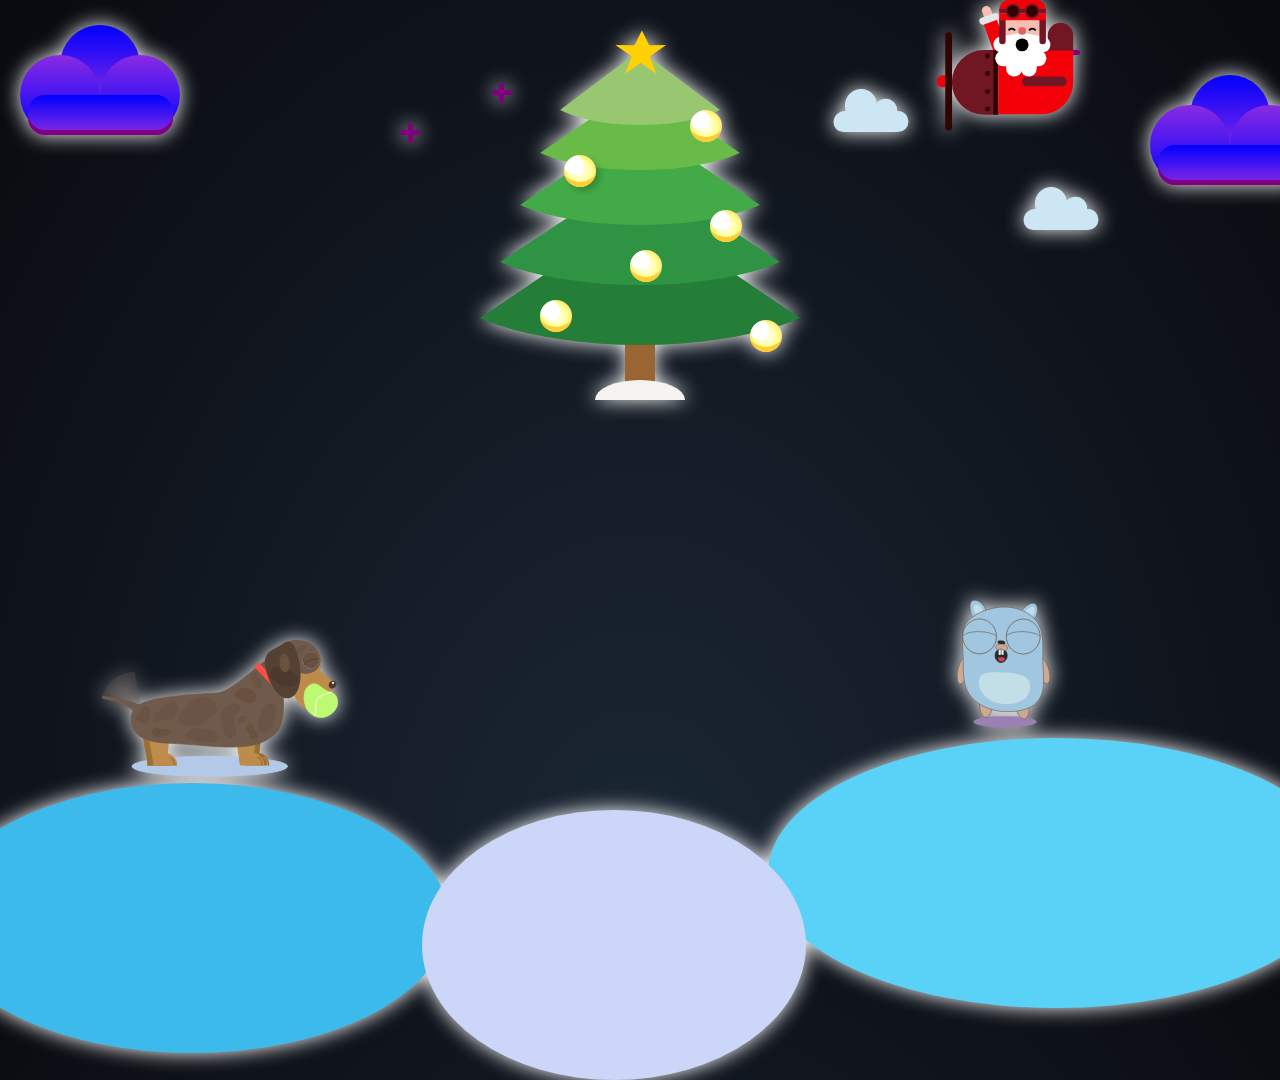
==== commit 353d4880: "fixed position" ====
--- a/index.html
+++ b/index.html
@@ -807,7 +807,7 @@
     </div>
 
     <div class="match fadeOut">
-      <h2 class="winner">YOU want play with SANTA?</h2>
+      <h2 class="winner">Do You want play with SANTA?</h2>
       <div class="hands">
         <img class="player-hand" src="./assets/rock.png" alt="" />
         <img class="computer-hand" src="./assets/rock.png" alt="" />
--- a/css/dog.css
+++ b/css/dog.css
@@ -8,9 +8,9 @@
 
 .sausage-dog-animation {
   cursor: pointer;
-  position: relative;
+  position: absolute;
   left: 3%;
-  top: 4%;
+  top: 65%;
   height: 15rem;
   max-height: 80vh;
   max-width: 80vw;
--- a/css/gupher.css
+++ b/css/gupher.css
@@ -1,7 +1,8 @@
 /* gopher */
 .gopher {
-  position: relative;
-  top: 3%;
+  position: absolute;
+  top: 60%;
+  left: 15%;
   height: 12rem;
   width: 10rem;
   margin-left: 57%;
--- a/css/game.css
+++ b/css/game.css
@@ -1,7 +1,8 @@
-section {
-  position: relative;
-  top: -85%;
-  left: -30%;
+.game {
+  position: absolute;
+  top: 13%;
+  left: 25%;
+  cursor: pointer;
 }
 
 /* .score {
@@ -21,7 +22,6 @@
   } */
 
 .intro {
-  color: rgb(224, 224, 224);
   height: 50vh;
   display: flex;
   flex-direction: column;
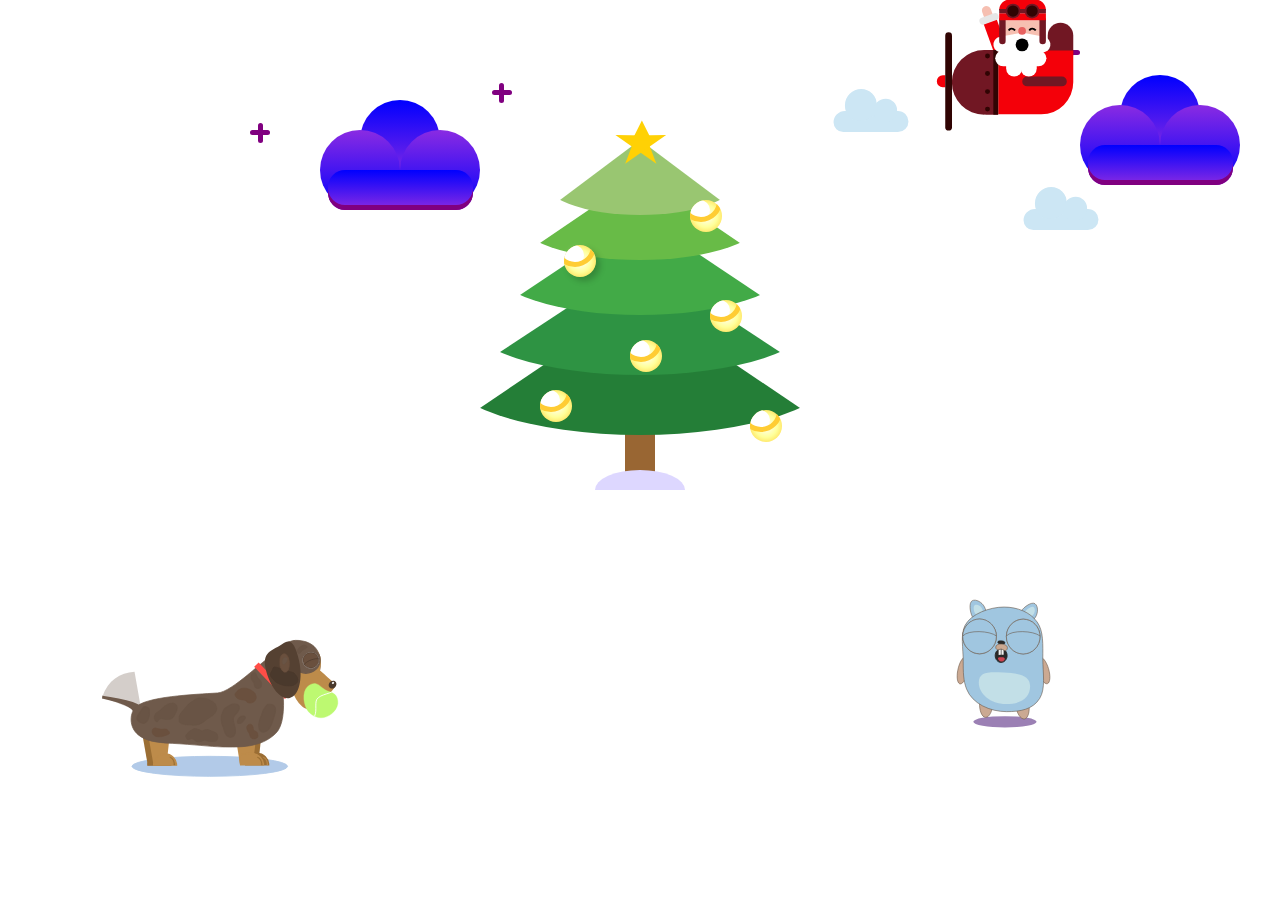
==== commit f8b32952: "add new text" ====
--- a/index.html
+++ b/index.html
@@ -100,13 +100,37 @@
       <div class="snowflake">❄</div>
     </div>
 
-    <!-- smoky text -->
+    <!--  text -->
     <div class="smoky">
-      <span>H</span><span>A</span><span>P</span><span>P</span><span>Y</span
-      ><span>&nbsp;</span><span>N</span><span>e</span><span>W</span
-      ><span>&nbsp;</span><span>Y</span><span>E</span><span>A</span
-      ><span>R</span><span>&nbsp;</span><span>!</span><span>!</span
-      ><span>!</span><span>&nbsp;</span><span>&nbsp;</span><span>&nbsp;</span>
+      <div class="main-text">Happy new year</div>
+      <div class="old-year">
+        <span>202 </span>
+        <span class="last-num">1</span>
+        <span class="new-num">2</span>
+        <div class="ballon"></div>
+      </div>
+      <div class="fire">
+        <div class="f1">
+          <span><i></i></span>
+          <span><i></i></span>
+          <span><i></i></span>
+        </div>
+        <div class="f2">
+          <span><i></i></span>
+          <span><i></i></span>
+          <span><i></i></span>
+        </div>
+        <div class="f3">
+          <span><i></i></span>
+          <span><i></i></span>
+          <span><i></i></span>
+        </div>
+        <div class="f4">
+          <span><i></i></span>
+          <span><i></i></span>
+          <span><i></i></span>
+        </div>
+      </div>
     </div>
 
     <!-- cloud -->
@@ -825,8 +849,9 @@
 
   <script src="js/count.js"></script>
   <script src="js/toast.js"></script>
-  <script src="js/sound_text.js"></script>
+  <script src="js/sound.js"></script>
   <script src="js/game.js"></script>
   <script src="js/firework.js"></script>
+  <script src="js/text.js"></script>
   </body>
 </html>
--- a/css/app.css
+++ b/css/app.css
@@ -4,6 +4,7 @@
   height: 400px;
   position: relative;
   overflow: hidden;
+  top: 10%;
 }
 [class^="tree"] {
   position: relative;
@@ -64,10 +65,10 @@
   border-radius: 100%;
   margin-left: 155px;
   top: 380px;
-  background-color: #f5f3f1;
+  background-color: #ddd7ff;
 }
 /* ground snow */
-.snow-3 {
+/* .snow-3 {
   position: absolute;
   width: 30vw;
   height: 30vh;
@@ -95,7 +96,7 @@
   position: absolute;
   top: 87%;
   margin-left: -5%;
-}
+} */
 @keyframes scaleShadow {
   0%,
   55%,
@@ -127,6 +128,7 @@
   top: 0px;
   z-index: 6;
   transform: rotate(35deg);
+  cursor: pointer;
 }
 .star {
   margin: 50px 0;
--- a/css/dog.css
+++ b/css/dog.css
@@ -1,10 +1,4 @@
 /* dog */
-
-body {
-  align-items: center;
-  background-color: #d4e6ff;
-  margin: 0;
-}
 
 .sausage-dog-animation {
   cursor: pointer;
--- a/css/clouds.css
+++ b/css/clouds.css
@@ -4,7 +4,7 @@
   height: 150px;
   position: absolute;
   top: 75px;
-  right: -50px;
+  right: 20px;
   animation: float2 4s ease-in-out infinite alternate;
 }
 
@@ -12,8 +12,8 @@
   width: 200px;
   height: 150px;
   position: absolute;
-  top: 25px;
-  left: 0;
+  top: 100px;
+  left: 300px;
   animation: float1 4s ease-in-out infinite alternate;
 }
 @keyframes float1 {
@@ -27,10 +27,10 @@
 
 @keyframes float2 {
   from {
-    transform: translateX(5px);
+    transform: translateX(15px);
   }
   to {
-    transform: translateX(-95px);
+    transform: translateX(-30px);
   }
 }
 .circle {
@@ -129,7 +129,7 @@
   background-color: purple;
   position: absolute;
   top: 130px;
-  left: 400px;
+  left: 250px;
   animation: twinkle 0.5s linear infinite alternate;
 }
 
--- a/css/snow.css
+++ b/css/snow.css
@@ -1,7 +1,10 @@
 /* snow */
 body {
   height: 100vh;
-  background: radial-gradient(ellipse at bottom, #1b2735 0%, #090a0f 100%);
+  /* background: radial-gradient(ellipse at bottom, #1b2735 0%, #090a0f 100%); */
+  background-image: url(https://media.istockphoto.com/vectors/cartoon-panoramic-view-of-winter-night-nature-in-black-and-violet-vector-id1284082838?k=20&m=1284082838&s=170667a&w=0&h=Zr_JtdxJLx4-KPA-jWszyxihp-wEq3OsBPMi9hYdaZg=);
+  background-repeat: no-repeat;
+  background-size: cover;
   overflow: hidden;
   filter: drop-shadow(0 0 10px white);
 }
--- a/css/count.css
+++ b/css/count.css
@@ -1,15 +1,8 @@
 @import url("https://fonts.googleapis.com/css2?family=Roboto:wght@400;700&display=swap");
 
-* {
+/* * {
   box-sizing: border-box;
-}
-
-body {
-  font-family: "Roboto", sans-serif;
-  margin: 0;
-  height: 100vh;
-  overflow: hidden;
-}
+} */
 
 h4 {
   font-size: 20px;
@@ -21,7 +14,7 @@
 .counter {
   position: fixed;
   top: 45%;
-  left: 65%;
+  left: 70%;
   transform: translate(-50%, -50%);
   text-align: center;
 }
--- a/css/toast.css
+++ b/css/toast.css
@@ -4,16 +4,16 @@
   box-sizing: border-box;
 }
 
-body {
-  font-family: "Poppins", sans-serif;
-  /* display: flex;
+/* body { */
+
+/* display: flex;
   flex-direction: column;
   align-items: center;
   justify-content: center; */
 
-  overflow: hidden;
-  margin: 0;
-}
+/* overflow: hidden;
+  margin: 0; */
+/* }  */
 .btn-toast {
   background-color: #ffffff;
   color: rebeccapurple;
@@ -43,6 +43,7 @@
 }
 
 .toast {
+  font-family: "Poppins", sans-serif;
   background-color: rgb(153, 15, 233);
   border-radius: 5px;
   padding: 1rem 2rem;
--- a/css/text.css
+++ b/css/text.css
@@ -1,53 +1,334 @@
 /* smoky */
-@import url("https://fonts.googleapis.com/css2?family=Bungee+Shade&family=Ceviche+One&family=Corinthia:wght@700&family=Sedgwick+Ave&family=Smooch&display=swap");
+@import url("https://fonts.googleapis.com/css?family=Montserrat:700|Pacifico");
 
 .smoky {
   display: none;
-  margin-top: 20px;
+  margin-top: 150px;
   overflow: hidden;
   text-align: center;
-  color: gold;
   backface-visibility: hidden;
-  font-size: 50px;
   font-family: "Ceviche One", cursive;
 }
 
-.smoky span {
-  text-shadow: 0 0 0 whitesmoke;
-  animation: smoky 5s 3s both;
-  font-family: "Ceviche One", cursive;
+*,
+*:after,
+*:before {
+  box-sizing: border-box;
+  margin: 0;
+  padding: 0;
+  -webkit-transition: all 100ms ease-in;
+  transition: all 100ms ease-in;
 }
 
-.smoky span:nth-child(even) {
-  animation-name: smoky-mirror;
+.main-text {
+  width: 100%;
+  font-family: "Pacifico", cursive;
+  font-size: 100px;
+  font-weight: 700;
+  color: #fa568d;
+  text-align: center;
+  position: absolute;
+  top: 80%;
+  opacity: 0;
+  animation: vem_feliz 2s ease-in-out 7s forwards;
+}
+.old-year {
+  position: absolute;
+  top: 25%;
+  left: 0;
+  width: 100%;
+  height: 100%;
+  display: flex;
+  flex-direction: row;
+  justify-content: center;
+  align-items: center;
+  overflow: hidden;
+  padding: 200px 100px 0px 0px;
+}
+.old-year > span {
+  font-family: "Montserrat", sans-serif;
+  font-size: 175px;
+  font-weight: 700;
+  color: #4565f3;
+}
+span.last-num {
+  position: absolute;
+  top: 50%;
+  right: 50%;
+  margin-right: -190px;
+  animation: vai_2016 5s ease-in-out 5s forwards;
+}
+span.new-num {
+  position: absolute;
+  right: 0%;
+  margin-right: -220px;
+  animation: vem_2017 6s ease-in-out forwards;
+}
+span.new-num:before {
+  content: "";
+  width: 0px;
+  height: 6px;
+  display: block;
+  border-radius: 3px;
+  background: #7a8fe8;
+  transform: rotate(0deg);
+  transform-origin: left top;
+  position: absolute;
+  top: 55px;
+  left: 10px;
+  z-index: -1;
+  animation: entrega_balao 1s ease-in-out 4s;
+}
+.ballon {
+  width: 100px;
+  height: 100px;
+  display: block;
+  background: #e8d57a;
+  border-radius: 50%;
+  position: absolute;
+  top: 50%;
+  margin-top: -165px;
+  right: 0%;
+  margin-right: -200px;
+  animation: vem_e_vai_balao 10s ease-in-out forwards;
+}
+.ballon:before {
+  content: "";
+  width: 0;
+  height: 0;
+  border-style: solid;
+  border-width: 0 10px 20px 10px;
+  border-color: transparent transparent #b19b32 transparent;
+  position: absolute;
+  left: 50%;
+  margin-left: -10px;
+  bottom: -10px;
+  z-index: -1;
+}
+.ballon:after {
+  content: "";
+  width: 4px;
+  height: 100px;
+  display: block;
+  background: #fff;
+  border-radius: 0px 0px 3px 3px;
+  position: absolute;
+  left: 50%;
+  margin-left: -2px;
+  bottom: -110px;
+}
+.fire {
+  width: 100%;
+  height: 100%;
+  display: block;
+  position: absolute;
+  top: 0;
+  left: 0;
+  overflow: hidden;
+}
+.fire > div {
+  border: 2px solid #fff;
+  position: absolute;
+  opacity: 0;
+  animation: solta_fogos 1.5s ease-in-out 8s forwards;
+}
+.fire > div.f1 {
+  left: 20%;
+  top: 40%;
+}
+.fire > div.f2 {
+  left: 15%;
+  top: 70%;
+}
+.fire > div.f3 {
+  right: 20%;
+  top: 40%;
+}
+.fogos > div.f4 {
+  right: 15%;
+  top: 70%;
+}
+.fire > div span {
+  width: 6px;
+  height: 6px;
+  display: block;
+  position: absolute;
+  top: 0;
+  left: 0;
+  opacity: 0;
+  animation: estoura_fogos 0.5s ease-in-out 9s forwards;
+}
+.fire > div span:nth-child(1) {
+  transform: rotate(0deg);
+}
+.fire > div span:nth-child(2) {
+  transform: rotate(120deg);
+}
+.fire > div span:nth-child(3) {
+  transform: rotate(240deg);
+}
+.fire > div span:before {
+  content: "";
+  width: 2px;
+  height: 50px;
+  display: block;
+  background: #f5cc06;
+  position: absolute;
+  top: -60px;
+  left: 2px;
+}
+.fire > div span:after {
+  content: "";
+  width: 2px;
+  height: 50px;
+  display: block;
+  background: #f5cc06;
+  position: absolute;
+  bottom: -60px;
+  left: 2px;
+}
+.fire > div span i:before {
+  content: "";
+  width: 3px;
+  height: 3px;
+  display: block;
+  border-radius: 50%;
+  background: #fff;
+  position: absolute;
+  top: -15px;
+  left: 10px;
+}
+.fire > div span i:after {
+  content: "";
+  width: 3px;
+  height: 3px;
+  display: block;
+  border-radius: 50%;
+  background: #fff;
+  position: absolute;
+  top: -15px;
+  right: 10px;
+}
+a.author {
+  font-size: 12px;
+  text-decoration: none;
+  color: #f47c7c;
+  position: fixed;
+  bottom: 10px;
+  right: 10px;
 }
 
-@keyframes smoky {
-  60% {
-    text-shadow: 0 0 40px whitesmoke;
-  }
-  to {
-    transform: translate3d(15rem, -8rem, 0) rotate(-40deg) skewX(70deg)
-      scale(1.5);
-    text-shadow: 0 0 20px whitesmoke;
+@keyframes vem_2017 {
+  0% {
+    right: 0%;
+  }
+  66.6666% {
+    right: 50%;
+    margin-right: -300px;
+  }
+  90% {
+    right: 50%;
+    margin-right: -300px;
+  }
+  100% {
+    right: 50%;
+  }
+}
+@keyframes vem_e_vai_balao {
+  0% {
+    right: 0%;
+  }
+  40% {
+    right: 50%;
+    margin-right: -300px;
+  }
+  50% {
+    right: 50%;
+    margin-right: -200px;
+    top: 50%;
+  }
+  100% {
+    top: -100%;
+    right: 50%;
+  }
+}
+@keyframes entrega_balao {
+  0% {
+    transform: rotate(-30deg);
+    width: 40px;
+  }
+  100% {
+    transform: rotate(-150deg);
+    width: 70px;
+  }
+}
+@keyframes vai_2016 {
+  0% {
+    top: 50%;
+  }
+  100% {
+    top: -100%;
+  }
+}
+@keyframes vem_feliz {
+  0% {
+    margin-top: 0px;
     opacity: 0;
   }
-}
-
-@keyframes smoky-mirror {
-  60% {
-    text-shadow: 0 0 40px whitesmoke;
-  }
-  to {
-    transform: translate3d(18rem, -8rem, 0) rotate(-40deg) skewX(-70deg)
-      scale(2);
-    text-shadow: 0 0 20px whitesmoke;
+  100% {
+    margin-top: -200px;
+    opacity: 1;
+  }
+}
+@keyframes solta_fogos {
+  0% {
+    margin-top: 100%;
     opacity: 0;
-  }
-}
-
-@for $item from 1 through 21 {
-  span:nth-of-type(#{$item}) {
-    animation-delay: #{(3 + ($item/10))}s;
-  }
-}
+    width: 2px;
+    height: 30px;
+    display: block;
+    border-radius: 50%;
+  }
+  75% {
+    margin-top: 0%;
+    opacity: 1;
+    width: 2px;
+    height: 30px;
+    display: block;
+    border-radius: 50%;
+  }
+  80% {
+    margin-top: 0px;
+    margin-left: 0px;
+    opacity: 1;
+    width: 10px;
+    height: 10px;
+    display: block;
+    border-radius: 50%;
+    transform: scale(0.2);
+  }
+  100% {
+    opacity: 1;
+    width: 10px;
+    height: 10px;
+    display: block;
+    border-radius: 50%;
+    transform: scale(1);
+  }
+}
+@keyframes estoura_fogos {
+  0% {
+    opacity: 0;
+  }
+  100% {
+    opacity: 1;
+  }
+}
+.wrapper {
+  position: absolute;
+  top: 50%;
+  left: 42%;
+  transform: translate(-50%, -50%);
+  width: fit-content;
+  height: auto;
+}
--- a/css/game.css
+++ b/css/game.css
@@ -1,6 +1,10 @@
+.main-screen {
+  display: block;
+}
 .game {
+  /* display: block; */
   position: absolute;
-  top: 13%;
+  top: 19%;
   left: 25%;
   cursor: pointer;
 }
@@ -48,7 +52,7 @@
   box-sizing: border-box;
   color: #fefeff;
   cursor: pointer;
-  display: inline-block;
+  /* display: inline-block; */
   font-family: -apple-system, sans-serif;
   font-size: 12px;
   font-weight: 700;
